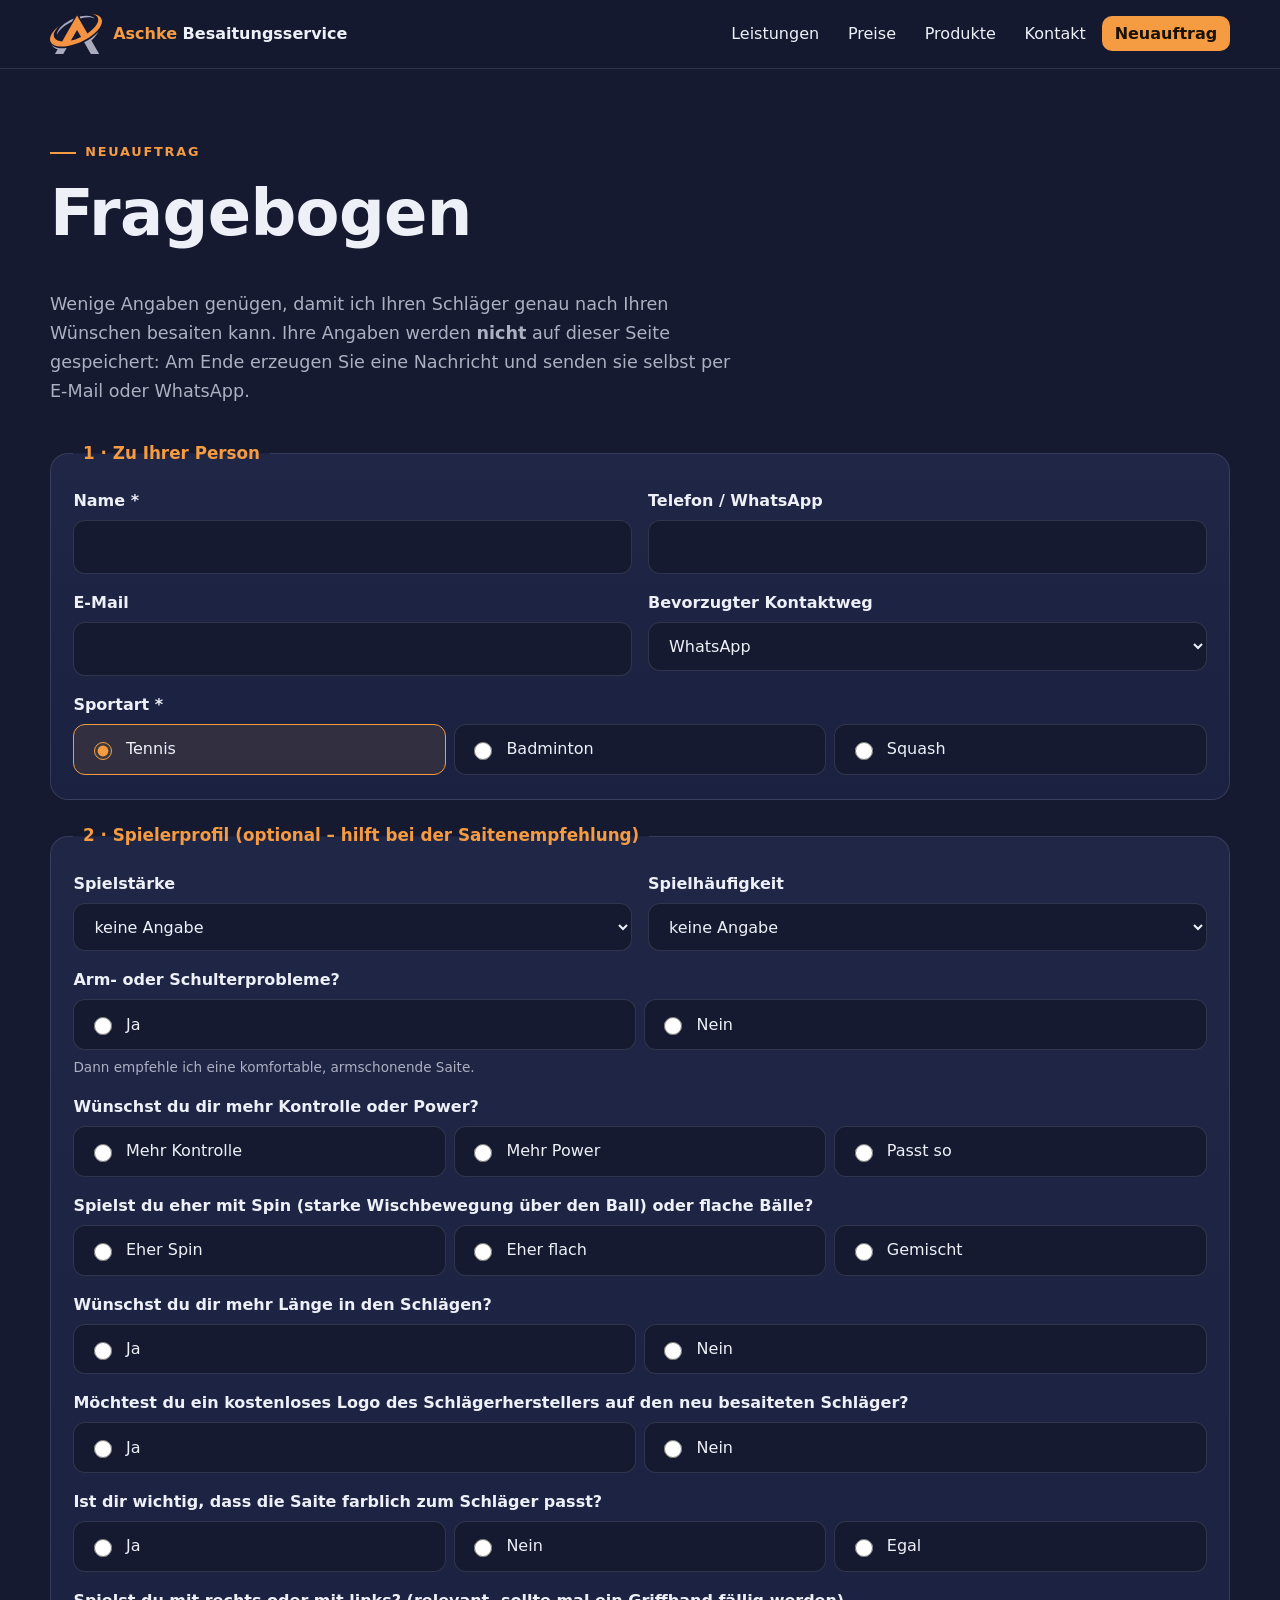
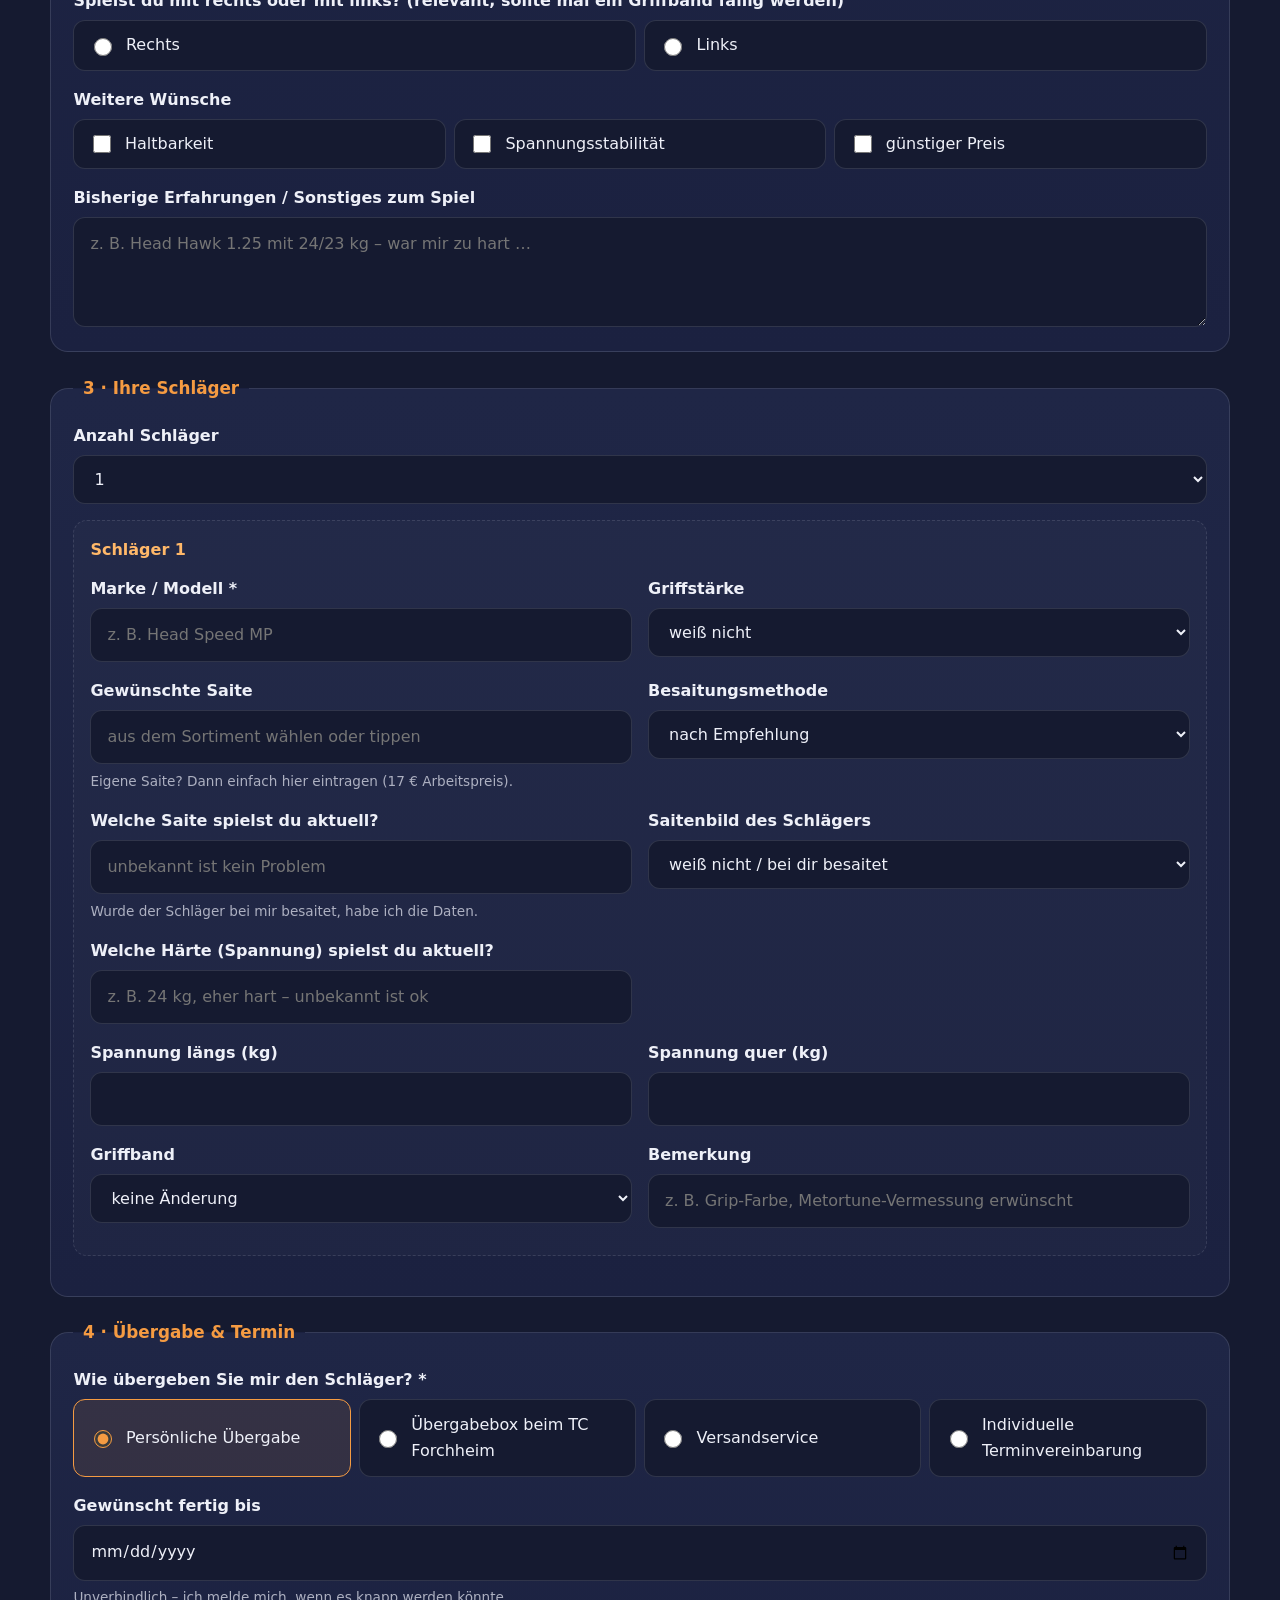
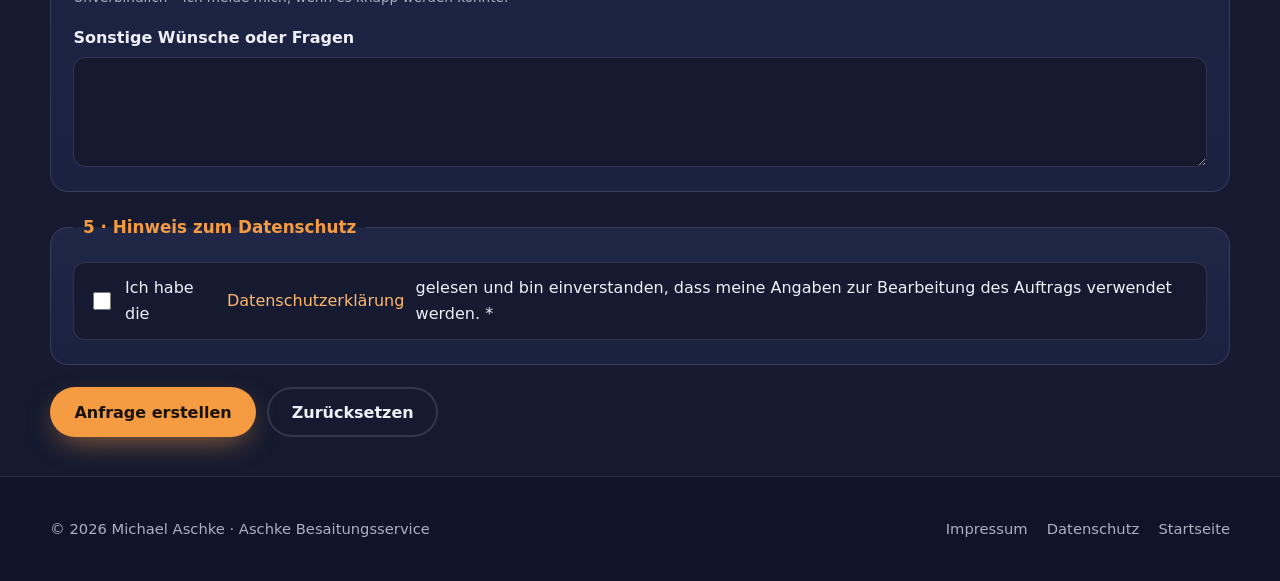
==== anfrage.html @ 4af076a0 "Ausverkauftes ausblenden, einheitliche Kachelbilder, Strukturbilder, ERSA/Logo, Fragebogen erweitert" ====
<!DOCTYPE html>
<html lang="de">
<head>
  <meta charset="utf-8">
  <meta name="viewport" content="width=device-width, initial-scale=1">
  <title>Neuauftrag – Fragebogen | Aschke Besaitungsservice</title>
  <meta name="description" content="Fragebogen für Neuaufträge beim Aschke Besaitungsservice: Schläger, Saite, Spannung und Übergabe in wenigen Minuten angeben.">
  <meta name="theme-color" content="#151a30">
  <link rel="icon" type="image/svg+xml" href="assets/img/site/favicon.svg">
  <link rel="icon" type="image/png" sizes="32x32" href="assets/img/site/favicon-32.png">
  <link rel="apple-touch-icon" href="assets/img/site/icon-192.png">
  <link rel="stylesheet" href="assets/css/styles.css">
</head>
<body>
  <a class="skip" href="#main">Zum Inhalt springen</a>
  <header class="site-header">
    <div class="container nav">
      <a class="brand" href="index.html"><img src="assets/img/site/icon.svg" alt="" width="52" height="40"><span><b>Aschke</b> Besaitungsservice</span></a>
      <button class="burger" id="burger" aria-label="Menü öffnen" aria-expanded="false" aria-controls="menu"><svg viewBox="0 0 24 24" fill="none" stroke="currentColor" stroke-width="2" stroke-linecap="round"><path d="M4 7h16M4 12h16M4 17h16"/></svg></button>
      <ul class="menu" id="menu">
        <li><a href="index.html#leistungen">Leistungen</a></li>
        <li><a href="index.html#preise">Preise</a></li>
        <li><a href="index.html#produkte">Produkte</a></li>
        <li><a href="index.html#kontakt">Kontakt</a></li>
        <li><a class="cta" href="anfrage.html" aria-current="page">Neuauftrag</a></li>
      </ul>
    </div>
  </header>

  <main id="main" class="container">
    <div class="page-head">
      <p class="eyebrow">Neuauftrag</p>
      <h1>Fragebogen</h1>
      <p class="lead">Wenige Angaben genügen, damit ich Ihren Schläger genau nach Ihren Wünschen besaiten kann. Ihre Angaben werden <b>nicht</b> auf dieser Seite gespeichert: Am Ende erzeugen Sie eine Nachricht und senden sie selbst per E-Mail oder WhatsApp.</p>
    </div>

    <form class="questionnaire" id="form" novalidate>
      <fieldset>
        <legend>1 · Zu Ihrer Person</legend>
        <div class="row2">
          <div class="field"><label for="name">Name *</label><input id="name" name="name" type="text" autocomplete="name" required></div>
          <div class="field"><label for="phone">Telefon / WhatsApp</label><input id="phone" name="phone" type="tel" autocomplete="tel"></div>
        </div>
        <div class="row2">
          <div class="field"><label for="email">E-Mail</label><input id="email" name="email" type="email" autocomplete="email"></div>
          <div class="field"><label for="contactWay">Bevorzugter Kontaktweg</label>
            <select id="contactWay" name="contactWay"><option>WhatsApp</option><option>E-Mail</option><option>Telefon</option></select></div>
        </div>
        <div class="field"><span class="lbl">Sportart *</span>
          <div class="choices" role="radiogroup" aria-label="Sportart">
            <label class="choice"><input type="radio" name="sport" value="Tennis" checked> Tennis</label>
            <label class="choice"><input type="radio" name="sport" value="Badminton"> Badminton</label>
            <label class="choice"><input type="radio" name="sport" value="Squash"> Squash</label>
          </div></div>
      </fieldset>

      <fieldset>
        <legend>2 · Spielerprofil (optional – hilft bei der Saitenempfehlung)</legend>
        <div class="row2">
          <div class="field"><label for="level">Spielstärke</label>
            <select id="level" name="level"><option value="">keine Angabe</option><option>Anfänger</option><option>Freizeitspieler</option><option>Clubspieler / Ligaspieler</option><option>Turnierspieler</option></select></div>
          <div class="field"><label for="freq">Spielhäufigkeit</label>
            <select id="freq" name="freq"><option value="">keine Angabe</option><option>weniger als 1× pro Woche</option><option>1–2× pro Woche</option><option>3–4× pro Woche</option><option>öfter</option></select></div>
        </div>
        <div class="field"><span class="lbl">Arm- oder Schulterprobleme?</span><div class="choices"><label class="choice"><input type="radio" name="arm" value="Ja"> Ja</label><label class="choice"><input type="radio" name="arm" value="Nein"> Nein</label></div><span class="hint">Dann empfehle ich eine komfortable, armschonende Saite.</span></div>
        <div class="field"><span class="lbl">Wünschst du dir mehr Kontrolle oder Power?</span><div class="choices"><label class="choice"><input type="radio" name="power" value="Mehr Kontrolle"> Mehr Kontrolle</label><label class="choice"><input type="radio" name="power" value="Mehr Power"> Mehr Power</label><label class="choice"><input type="radio" name="power" value="Passt so"> Passt so</label></div></div>
        <div class="field"><span class="lbl">Spielst du eher mit Spin (starke Wischbewegung über den Ball) oder flache Bälle?</span><div class="choices"><label class="choice"><input type="radio" name="spin" value="Eher Spin"> Eher Spin</label><label class="choice"><input type="radio" name="spin" value="Eher flach"> Eher flach</label><label class="choice"><input type="radio" name="spin" value="Gemischt"> Gemischt</label></div></div>
        <div class="field"><span class="lbl">Wünschst du dir mehr Länge in den Schlägen?</span><div class="choices"><label class="choice"><input type="radio" name="length" value="Ja"> Ja</label><label class="choice"><input type="radio" name="length" value="Nein"> Nein</label></div></div>
        <div class="field"><span class="lbl">Möchtest du ein kostenloses Logo des Schlägerherstellers auf den neu besaiteten Schläger?</span><div class="choices"><label class="choice"><input type="radio" name="logo" value="Ja"> Ja</label><label class="choice"><input type="radio" name="logo" value="Nein"> Nein</label></div></div>
        <div class="field"><span class="lbl">Ist dir wichtig, dass die Saite farblich zum Schläger passt?</span><div class="choices"><label class="choice"><input type="radio" name="colormatch" value="Ja"> Ja</label><label class="choice"><input type="radio" name="colormatch" value="Nein"> Nein</label><label class="choice"><input type="radio" name="colormatch" value="Egal"> Egal</label></div></div>
        <div class="field"><span class="lbl">Spielst du mit rechts oder mit links? (relevant, sollte mal ein Griffband fällig werden)</span><div class="choices"><label class="choice"><input type="radio" name="hand" value="Rechts"> Rechts</label><label class="choice"><input type="radio" name="hand" value="Links"> Links</label></div></div>
        <div class="field"><span class="lbl">Weitere Wünsche</span>
          <div class="choices">
            <label class="choice"><input type="checkbox" name="wants" value="Haltbarkeit"> Haltbarkeit</label>
            <label class="choice"><input type="checkbox" name="wants" value="Spannungsstabilität"> Spannungsstabilität</label>
            <label class="choice"><input type="checkbox" name="wants" value="Preis"> günstiger Preis</label>
          </div></div>
        <div class="field"><label for="bisher">Bisherige Erfahrungen / Sonstiges zum Spiel</label><textarea id="bisher" name="bisher" placeholder="z.&nbsp;B. Head Hawk 1.25 mit 24/23 kg – war mir zu hart …"></textarea></div>
      </fieldset>

      <fieldset>
        <legend>3 · Ihre Schläger</legend>
        <div class="field"><label for="count">Anzahl Schläger</label>
          <select id="count" name="count"><option>1</option><option>2</option><option>3</option><option>4</option><option>5</option><option>6</option></select></div>
        <div id="rackets"></div>
        <datalist id="stringList"></datalist>
      </fieldset>

      <fieldset>
        <legend>4 · Übergabe &amp; Termin</legend>
        <div class="field"><span class="lbl">Wie übergeben Sie mir den Schläger? *</span>
          <div class="choices" id="handoverChoices" role="radiogroup" aria-label="Übergabe"></div></div>
        <div class="field"><label for="until">Gewünscht fertig bis</label><input id="until" name="until" type="date"><span class="hint">Unverbindlich – ich melde mich, wenn es knapp werden könnte.</span></div>
        <div class="field"><label for="notes">Sonstige Wünsche oder Fragen</label><textarea id="notes" name="notes"></textarea></div>
      </fieldset>

      <fieldset>
        <legend>5 · Hinweis zum Datenschutz</legend>
        <label class="choice"><input type="checkbox" id="privacy" required> Ich habe die <a href="datenschutz.html" target="_blank">Datenschutzerklärung</a> gelesen und bin einverstanden, dass meine Angaben zur Bearbeitung des Auftrags verwendet werden. *</label>
      </fieldset>

      <div class="actions">
        <button class="btn primary" type="submit">Anfrage erstellen</button>
        <button class="btn ghost" type="reset" id="reset">Zurücksetzen</button>
      </div>
      <p class="hint" id="error" role="alert" style="color:var(--bad)"></p>
    </form>

    <section class="result card" id="result" aria-live="polite" style="margin:2rem 0 4rem">
      <h2 style="font-size:1.5rem">Ihre Anfrage ist bereit</h2>
      <p>Bitte prüfen und dann senden – erst dann gelangen Ihre Angaben zu mir.</p>
      <pre id="preview"></pre>
      <div class="actions">
        <a class="btn primary" id="sendWa" href="#" target="_blank" rel="noopener">Per WhatsApp senden</a>
        <a class="btn ghost" id="sendMail" href="#">Per E-Mail senden</a>
        <button class="btn ghost" type="button" id="copy">Text kopieren</button>
      </div>
    </section>
  </main>

  <footer class="site-footer">
    <div class="container foot-grid">
      <div>© <span id="year">2026</span> Michael Aschke · Aschke Besaitungsservice</div>
      <nav class="foot-links" aria-label="Rechtliches"><a href="impressum.html">Impressum</a><a href="datenschutz.html">Datenschutz</a><a href="index.html">Startseite</a></nav>
    </div>
  </footer>

  <script src="data/data.js"></script>

  <script src="assets/js/app.js" defer></script>
  <script src="assets/js/questionnaire.js" defer></script>
</body>
</html>
---- assets/css/styles.css ----
:root {
  --bg: #151a30;
  --bg-2: #1b2140;
  --surface: #1f2646;
  --surface-2: #262e55;
  --line: rgba(173, 176, 193, .18);
  --text: #eef0f8;
  --muted: #adb0c1;
  --accent: #f59b42;
  --accent-2: #ffb869;
  --ok: #4fd18b;
  --bad: #ff7a7a;
  --radius: 18px;
  --shadow: 0 18px 50px -20px rgba(0, 0, 0, .6);
  --max: 1180px;
  font-size: 16px;
}
* { box-sizing: border-box; }
html { scroll-behavior: smooth; scroll-padding-top: 84px; }
body {
  margin: 0; background: var(--bg); color: var(--text);
  font: 400 1rem/1.65 Inter, system-ui, -apple-system, "Segoe UI", Roboto, "Helvetica Neue", Arial, sans-serif;
  -webkit-font-smoothing: antialiased; text-rendering: optimizeLegibility;
}
img { max-width: 100%; display: block; }
a { color: var(--accent-2); text-decoration: none; }
a:hover { text-decoration: underline; }
h1, h2, h3 { line-height: 1.2; letter-spacing: -.01em; margin: 0 0 .6em; }
h1 { font-size: clamp(2.2rem, 6vw, 4rem); }
h2 { font-size: clamp(1.7rem, 4vw, 2.5rem); }
h3 { font-size: 1.2rem; }
p { margin: 0 0 1em; }
.container { width: min(100% - 2rem, var(--max)); margin-inline: auto; }
.section { padding: clamp(3.5rem, 8vw, 6.5rem) 0; }
.section.alt { background: linear-gradient(180deg, var(--bg-2), var(--bg)); }
.eyebrow { color: var(--accent); font-weight: 700; letter-spacing: .14em; text-transform: uppercase; font-size: .8rem; margin-bottom: .8rem; }
.lead { color: var(--muted); font-size: 1.1rem; max-width: 62ch; }
.sr-only { position: absolute; width: 1px; height: 1px; overflow: hidden; clip: rect(0 0 0 0); white-space: nowrap; }
:focus-visible { outline: 3px solid var(--accent); outline-offset: 3px; border-radius: 6px; }
.skip { position: absolute; left: -999px; top: 0; background: var(--accent); color: #111; padding: .6rem 1rem; z-index: 100; }
.skip:focus { left: 0; }

/* Header */
.site-header { position: sticky; top: 0; z-index: 50; backdrop-filter: blur(14px); background: rgba(21, 26, 48, .82); border-bottom: 1px solid var(--line); }
.nav { display: flex; align-items: center; justify-content: space-between; min-height: 68px; gap: 1rem; }
.brand { display: flex; align-items: center; gap: .7rem; color: var(--text); font-weight: 700; }
.brand:hover { text-decoration: none; }
.brand img { width: 52px; height: 40px; }
.brand span b { color: var(--accent); font-weight: 700; }
.menu { display: none; list-style: none; margin: 0; padding: 0; }
.menu a { color: var(--text); padding: .5rem .8rem; border-radius: 10px; font-weight: 500; }
.menu a:hover { background: var(--surface); text-decoration: none; }
.menu a.cta { background: var(--accent); color: #1a1205; font-weight: 700; }
.menu a.cta:hover { background: var(--accent-2); }
.burger { background: none; border: 1px solid var(--line); color: var(--text); width: 46px; height: 46px; border-radius: 12px; cursor: pointer; display: grid; place-items: center; }
.burger svg { width: 24px; height: 24px; }
.menu.open { display: flex; flex-direction: column; position: absolute; left: 0; right: 0; top: 68px; background: var(--bg-2); padding: 1rem; border-bottom: 1px solid var(--line); gap: .25rem; }
@media (min-width: 900px) {
  .burger { display: none; }
  .menu { display: flex; gap: .2rem; align-items: center; }
}

/* Buttons */
.btn { display: inline-flex; align-items: center; justify-content: center; gap: .55rem; padding: .85rem 1.4rem; border-radius: 999px; font-weight: 700; border: 2px solid transparent; cursor: pointer; font-size: 1rem; font-family: inherit; transition: transform .15s, background .2s, box-shadow .2s; min-height: 48px; }
.btn:hover { text-decoration: none; transform: translateY(-2px); }
.btn.primary { background: var(--accent); color: #1a1205; box-shadow: 0 10px 30px -10px rgba(245, 155, 66, .7); }
.btn.primary:hover { background: var(--accent-2); }
.btn.ghost { border-color: var(--line); color: var(--text); background: transparent; }
.btn.ghost:hover { border-color: var(--accent); }
.btn svg { width: 20px; height: 20px; }

/* Hero */
.hero { position: relative; overflow: hidden; padding: clamp(3rem, 9vw, 7rem) 0 clamp(3rem, 7vw, 5rem); }
.hero::before { content: ""; position: absolute; inset: 0; background:
  radial-gradient(60% 60% at 85% 20%, rgba(245, 155, 66, .22), transparent 70%),
  radial-gradient(50% 50% at 0% 100%, rgba(173, 176, 193, .12), transparent 70%); pointer-events: none; }
.hero-grid { position: relative; display: grid; gap: 2.5rem; align-items: center; }
.hero h1 em { font-style: normal; color: var(--accent); }
.hero-cta { display: flex; flex-wrap: wrap; gap: .8rem; margin: 1.6rem 0 2rem; }
.badges { display: flex; flex-wrap: wrap; gap: .6rem; padding: 0; list-style: none; margin: 0; }
.badges li { border: 1px solid var(--line); background: rgba(255, 255, 255, .03); padding: .4rem .9rem; border-radius: 999px; font-size: .9rem; color: var(--muted); }
.hero-media { position: relative; }
.hero-media img.photo { border-radius: var(--radius); box-shadow: var(--shadow); width: 100%; aspect-ratio: 4/3; object-fit: cover; border: 1px solid var(--line); }
.hero-media::after { content: ""; position: absolute; inset: 0; border-radius: var(--radius); background: linear-gradient(135deg, rgba(21, 26, 48, .86), rgba(21, 26, 48, .55)); }
.hero-media .logo-card { position: absolute; z-index: 1; left: 50%; top: 50%; transform: translate(-50%, -50%); width: min(70%, 340px); border-radius: 12px; }
@media (min-width: 900px) { .hero-grid { grid-template-columns: 1.05fr .95fr; } }

/* Karten & Raster */
.grid { display: grid; gap: 1.2rem; }
.grid.cols-2 { grid-template-columns: repeat(auto-fit, minmax(min(100%, 340px), 1fr)); }
.grid.cols-3 { grid-template-columns: repeat(auto-fit, minmax(min(100%, 260px), 1fr)); }
.grid.cols-4 { grid-template-columns: repeat(auto-fit, minmax(min(100%, 220px), 1fr)); }
.card { background: linear-gradient(180deg, var(--surface), var(--bg-2)); border: 1px solid var(--line); border-radius: var(--radius); padding: 1.5rem; }
.card h3 { margin-bottom: .4rem; }
.card p:last-child { margin-bottom: 0; }
.card .icon { width: 48px; height: 48px; border-radius: 14px; background: rgba(245, 155, 66, .14); color: var(--accent); display: grid; place-items: center; margin-bottom: 1rem; }
.card .icon svg { width: 26px; height: 26px; }
.split { display: grid; gap: 2rem; align-items: center; }
.split img { border-radius: var(--radius); border: 1px solid var(--line); box-shadow: var(--shadow); width: 100%; }
@media (min-width: 900px) { .split { grid-template-columns: 1fr 1fr; } .split.rev > :first-child { order: 2; } }
.steps { counter-reset: step; display: grid; gap: 1.6rem 1.2rem; grid-template-columns: repeat(auto-fit, minmax(min(100%, 240px), 1fr)); padding: 0; list-style: none; margin-top: 2rem; }
.steps li { counter-increment: step; position: relative; padding: 1.6rem 1.4rem 1.4rem; background: var(--surface); border: 1px solid var(--line); border-radius: var(--radius); }
.steps li::before { content: counter(step); position: absolute; top: -16px; left: 1.2rem; width: 36px; height: 36px; background: var(--accent); color: #1a1205; border-radius: 50%; display: grid; place-items: center; font-weight: 800; }
.checks { list-style: none; padding: 0; margin: 0 0 1em; display: grid; gap: .5rem; }
.checks li { padding-left: 1.8rem; position: relative; }
.checks li::before { content: ""; position: absolute; left: 0; top: .45em; width: 1rem; height: 1rem; border-radius: 50%; background: var(--accent) url("data:image/svg+xml,%3Csvg xmlns='http://www.w3.org/2000/svg' viewBox='0 0 24 24' fill='none' stroke='%231a1205' stroke-width='4'%3E%3Cpath d='M5 12l5 5 9-10'/%3E%3C/svg%3E") center/70% no-repeat; }
.gallery { display: grid; grid-template-columns: repeat(2, 1fr); gap: .8rem; margin-top: 2rem; }
.gallery img { border-radius: 14px; aspect-ratio: 16/10; object-fit: cover; width: 100%; border: 1px solid var(--line); }
@media (min-width: 700px) { .gallery { grid-template-columns: repeat(4, 1fr); } }
.ersa { background: #fff; border-radius: 14px; padding: .8rem; max-width: 300px; }
.brands { display: flex; flex-wrap: wrap; gap: .5rem; padding: 0; list-style: none; margin: 1rem 0 0; }
.brands button { padding: .35rem .85rem; border: 1px solid var(--line); border-radius: 999px; font: inherit; font-size: .9rem; background: var(--surface); color: var(--text); cursor: pointer; }
.brands button:hover { border-color: var(--accent); }

/* Preise */
.price-list { display: grid; gap: .8rem; }
.price-row { display: flex; justify-content: space-between; gap: 1rem; align-items: baseline; padding: 1rem 1.2rem; background: var(--surface); border: 1px solid var(--line); border-radius: 14px; }
.price-row small { display: block; color: var(--muted); }
.price-row strong { color: var(--accent-2); text-align: right; }
.note { border-left: 4px solid var(--accent); background: rgba(245, 155, 66, .08); padding: 1rem 1.2rem; border-radius: 0 14px 14px 0; color: var(--text); margin: 1rem 0; }
table.kulanz { width: 100%; border-collapse: collapse; margin: 1rem 0; }
table.kulanz td, table.kulanz th { padding: .8rem; border-bottom: 1px solid var(--line); text-align: left; vertical-align: top; }
table.kulanz th { color: var(--accent); font-size: .85rem; text-transform: uppercase; letter-spacing: .08em; }

/* Produkte */
.toolbar { display: grid; grid-template-columns: minmax(0, 1fr); gap: .8rem; margin: 1.5rem 0; }
.search { width: 100%; padding: .9rem 1.1rem; border-radius: 14px; border: 1px solid var(--line); background: var(--surface); color: var(--text); font: inherit; min-height: 50px; }
.search::placeholder { color: var(--muted); }
.chips { display: flex; gap: .5rem; overflow-x: auto; padding-bottom: .3rem; scrollbar-width: thin; }
.chip { flex: none; border: 1px solid var(--line); background: var(--surface); color: var(--text); padding: .5rem 1rem; border-radius: 999px; cursor: pointer; font: inherit; font-size: .92rem; min-height: 40px; }
.chip[aria-pressed="true"] { background: var(--accent); color: #1a1205; border-color: var(--accent); font-weight: 700; }
.chip.small { font-size: .82rem; padding: .3rem .75rem; min-height: 34px; }
.filters { display: flex; flex-wrap: wrap; gap: .6rem; align-items: center; color: var(--muted); font-size: .9rem; }
.filters label { display: inline-flex; gap: .4rem; align-items: center; cursor: pointer; }
.filters input[type=checkbox] { accent-color: var(--accent); width: 18px; height: 18px; }
.filters select { background: var(--surface); color: var(--text); border: 1px solid var(--line); border-radius: 10px; padding: .45rem .6rem; font: inherit; min-height: 40px; }
.cat-block { margin-top: 2.5rem; }
.cat-block h3 { font-size: 1.5rem; margin-bottom: .2rem; }
.cat-block .sub { color: var(--muted); margin-bottom: 1rem; }
.products { display: grid; gap: 1rem; grid-template-columns: repeat(auto-fill, minmax(min(100%, 230px), 1fr)); }
.product { display: flex; flex-direction: column; background: linear-gradient(180deg, var(--surface), var(--bg-2)); border: 1px solid var(--line); border-radius: var(--radius); overflow: hidden; transition: transform .2s, border-color .2s; }
.product:hover { transform: translateY(-4px); border-color: rgba(245, 155, 66, .5); }
.product .pic { height: var(--pic-h, 240px); background: radial-gradient(circle at 50% 40%, #33406e, #1b2140 75%); display: grid; place-items: center; padding: .8rem; position: relative; }
.product .pic img { width: 100%; height: 100%; object-fit: contain; filter: drop-shadow(0 10px 14px rgba(0, 0, 0, .45)); }
.product .pic .ph { color: var(--muted); font-size: 2.4rem; opacity: .4; }
.product .body { padding: 1rem 1.1rem 1.2rem; display: flex; flex-direction: column; gap: .5rem; flex: 1; }
.product .brand-l { color: var(--accent); font-size: .75rem; font-weight: 700; letter-spacing: .1em; text-transform: uppercase; }
.product h4 { margin: 0; font-size: 1rem; line-height: 1.3; }
.product .meta { color: var(--muted); font-size: .85rem; }
.product .tags { display: flex; flex-wrap: wrap; gap: .3rem; }
.product .tag { font-size: .72rem; padding: .15rem .55rem; border-radius: 999px; background: rgba(173, 176, 193, .12); color: var(--muted); }
.product .foot { margin-top: auto; display: flex; justify-content: space-between; align-items: center; gap: .5rem; padding-top: .4rem; }
.product .price { font-size: 1.35rem; font-weight: 800; color: var(--accent-2); }
.stock { font-size: .78rem; font-weight: 700; padding: .2rem .6rem; border-radius: 999px; }
.stock.ok { background: rgba(79, 209, 139, .15); color: var(--ok); }
.stock.low { background: rgba(245, 155, 66, .18); color: var(--accent-2); }
.stock.out { background: rgba(255, 122, 122, .15); color: var(--bad); }
.product.soldout .pic img { opacity: .45; filter: grayscale(.8); }
.empty { text-align: center; color: var(--muted); padding: 3rem 1rem; }
.count { color: var(--muted); font-size: .9rem; }

/* Kontakt */
.contact-grid { display: grid; gap: 1rem; grid-template-columns: repeat(auto-fit, minmax(min(100%, 220px), 1fr)); margin-top: 1.5rem; }
.contact-card { display: flex; gap: .9rem; align-items: center; padding: 1.1rem 1.2rem; background: var(--surface); border: 1px solid var(--line); border-radius: 16px; color: var(--text); }
.contact-card:hover { border-color: var(--accent); text-decoration: none; }
.contact-card svg { width: 28px; height: 28px; color: var(--accent); flex: none; }
.contact-card small { display: block; color: var(--muted); }

/* Footer */
.site-footer { border-top: 1px solid var(--line); padding: 2.5rem 0; color: var(--muted); font-size: .92rem; background: #10142a; }
.foot-grid { display: flex; flex-wrap: wrap; gap: 1.5rem; justify-content: space-between; align-items: center; }
.foot-links { display: flex; gap: 1.2rem; flex-wrap: wrap; }
.foot-links a { color: var(--muted); }

/* Formular */
.page-head { padding: clamp(2.5rem, 6vw, 4.5rem) 0 1rem; }
form.questionnaire { display: grid; gap: 1.4rem; }
fieldset { border: 1px solid var(--line); border-radius: var(--radius); padding: 1.3rem 1.4rem 1.5rem; margin: 0; background: linear-gradient(180deg, var(--surface), var(--bg-2)); min-width: 0; }
legend { font-weight: 700; color: var(--accent); padding: 0 .6rem; font-size: 1.05rem; }
.field { display: grid; gap: .35rem; margin-bottom: 1rem; }
.field:last-child { margin-bottom: 0; }
.field > label, .field > .lbl { font-weight: 600; }
.field .hint { color: var(--muted); font-size: .85rem; }
input[type=text], input[type=email], input[type=tel], input[type=number], input[type=date], select, textarea { width: 100%; padding: .8rem 1rem; border-radius: 12px; border: 1px solid var(--line); background: var(--bg); color: var(--text); font: inherit; min-height: 48px; }
textarea { min-height: 110px; resize: vertical; }
.row2 { align-items: start; display: grid; gap: 1rem; grid-template-columns: repeat(auto-fit, minmax(min(100%, 240px), 1fr)); }
.choices { display: grid; gap: .5rem; grid-template-columns: repeat(auto-fit, minmax(min(100%, 230px), 1fr)); }
.choice { display: flex; gap: .7rem; align-items: center; padding: .7rem .9rem; border: 1px solid var(--line); border-radius: 12px; cursor: pointer; background: var(--bg); min-height: 48px; }
.choice:has(input:checked) { border-color: var(--accent); background: rgba(245, 155, 66, .1); }
.choice input { accent-color: var(--accent); width: 18px; height: 18px; flex: none; }
.racket { border: 1px dashed var(--line); border-radius: 14px; padding: 1rem; margin-bottom: 1rem; background: rgba(255, 255, 255, .02); }
.racket h4 { margin: 0 0 .8rem; color: var(--accent-2); }
.result { display: none; }
.result.show { display: block; }
.result pre { white-space: pre-wrap; word-break: break-word; background: var(--bg); border: 1px solid var(--line); border-radius: 14px; padding: 1rem; font: .92rem/1.5 ui-monospace, Menlo, Consolas, monospace; max-height: 420px; overflow: auto; }
.actions { display: flex; flex-wrap: wrap; gap: .7rem; }
.hp { position: absolute; left: -9999px; }

/* Rechtstexte */
.legal h2 { margin-top: 2rem; font-size: 1.5rem; }
.legal h3 { margin-top: 1.4rem; font-size: 1.15rem; }
.legal h4 { margin-top: 1rem; }
.legal { color: #d5d8e6; }

/* Reveal */
.js .reveal { opacity: 0; transform: translateY(18px); transition: opacity .6s, transform .6s; }
.js .reveal.in { opacity: 1; transform: none; }
@media (prefers-reduced-motion: reduce) {
  html { scroll-behavior: auto; }
  .js .reveal { opacity: 1; transform: none; transition: none; }
  .btn:hover, .product:hover { transform: none; }
}
@media print {
  .site-header, .toolbar, .site-footer, .burger { display: none; }
  body { background: #fff; color: #000; }
}
.split img.ersa { width: min(100%, 420px); height: auto; margin-top: 1rem; box-shadow: none; padding: .8rem; max-width: none; }

/* Logo-Elemente im Design */
.hero::after { content: ""; position: absolute; right: -6%; top: 50%; width: min(70vw, 720px); aspect-ratio: 215 / 165; transform: translateY(-50%); background: url(../img/site/icon.svg) center / contain no-repeat; opacity: .045; pointer-events: none; }
.hero-media .logo-card { border-radius: 0; width: min(78%, 380px); height: auto; }
.section.alt { position: relative; }
.eyebrow::before { content: ""; display: inline-block; width: 1.6rem; height: 2px; background: var(--accent); vertical-align: middle; margin-right: .6rem; }

/* Produktmerkmale */
.product .props { display: flex; flex-wrap: wrap; gap: .35rem; }
.chip-info { display: inline-flex; align-items: center; gap: .4rem; font-size: .78rem; padding: .18rem .6rem; border-radius: 999px; border: 1px solid var(--line); color: var(--text); background: rgba(255, 255, 255, .03); }
.swatch { width: 14px; height: 14px; border-radius: 50%; border: 1px solid rgba(255, 255, 255, .45); flex: none; }
.chip-info.shape svg { width: 16px; height: 16px; flex: none; fill: none; stroke: var(--accent); stroke-width: 1.6; }
.structure { margin: 0; display: flex; align-items: center; gap: .6rem; }
.structure img { width: 110px; height: 64px; object-fit: contain; background: #fff; border-radius: 8px; padding: 2px; }
.structure figcaption { color: var(--muted); font-size: .75rem; }
.cat-block h4.subcat { margin: 1.8rem 0 .9rem; font-size: 1.05rem; color: var(--accent); letter-spacing: .04em; display: flex; align-items: center; gap: .6rem; }
.cat-block h4.subcat::after { content: ""; flex: 1; height: 1px; background: var(--line); }
.cat-block h4.subcat span { order: 2; color: var(--muted); font-size: .8rem; font-weight: 400; }
.cat-block h4.subcat::after { order: 1; }

/* Einheitliche Bildhöhe pro Kategorie */
.product[data-cat="saitenrollen-tennis"], .product[data-cat="saitenrollen-badminton"], .product[data-cat="saiten-squash"] { --pic-h: 240px; }
.product[data-cat="saitensets"] { --pic-h: 240px; }
.product[data-cat="griffbaender"], .product[data-cat="daempfer"], .product[data-cat="saitenschoner"] { --pic-h: 170px; }
.product[data-cat="testschlaeger"], .product[data-cat="tennisbaelle"] { --pic-h: 200px; }
.product .pic img { height: 100%; }
.product .pic { box-sizing: border-box; overflow: hidden; }
.product .pic img { max-height: 100%; min-height: 0; }
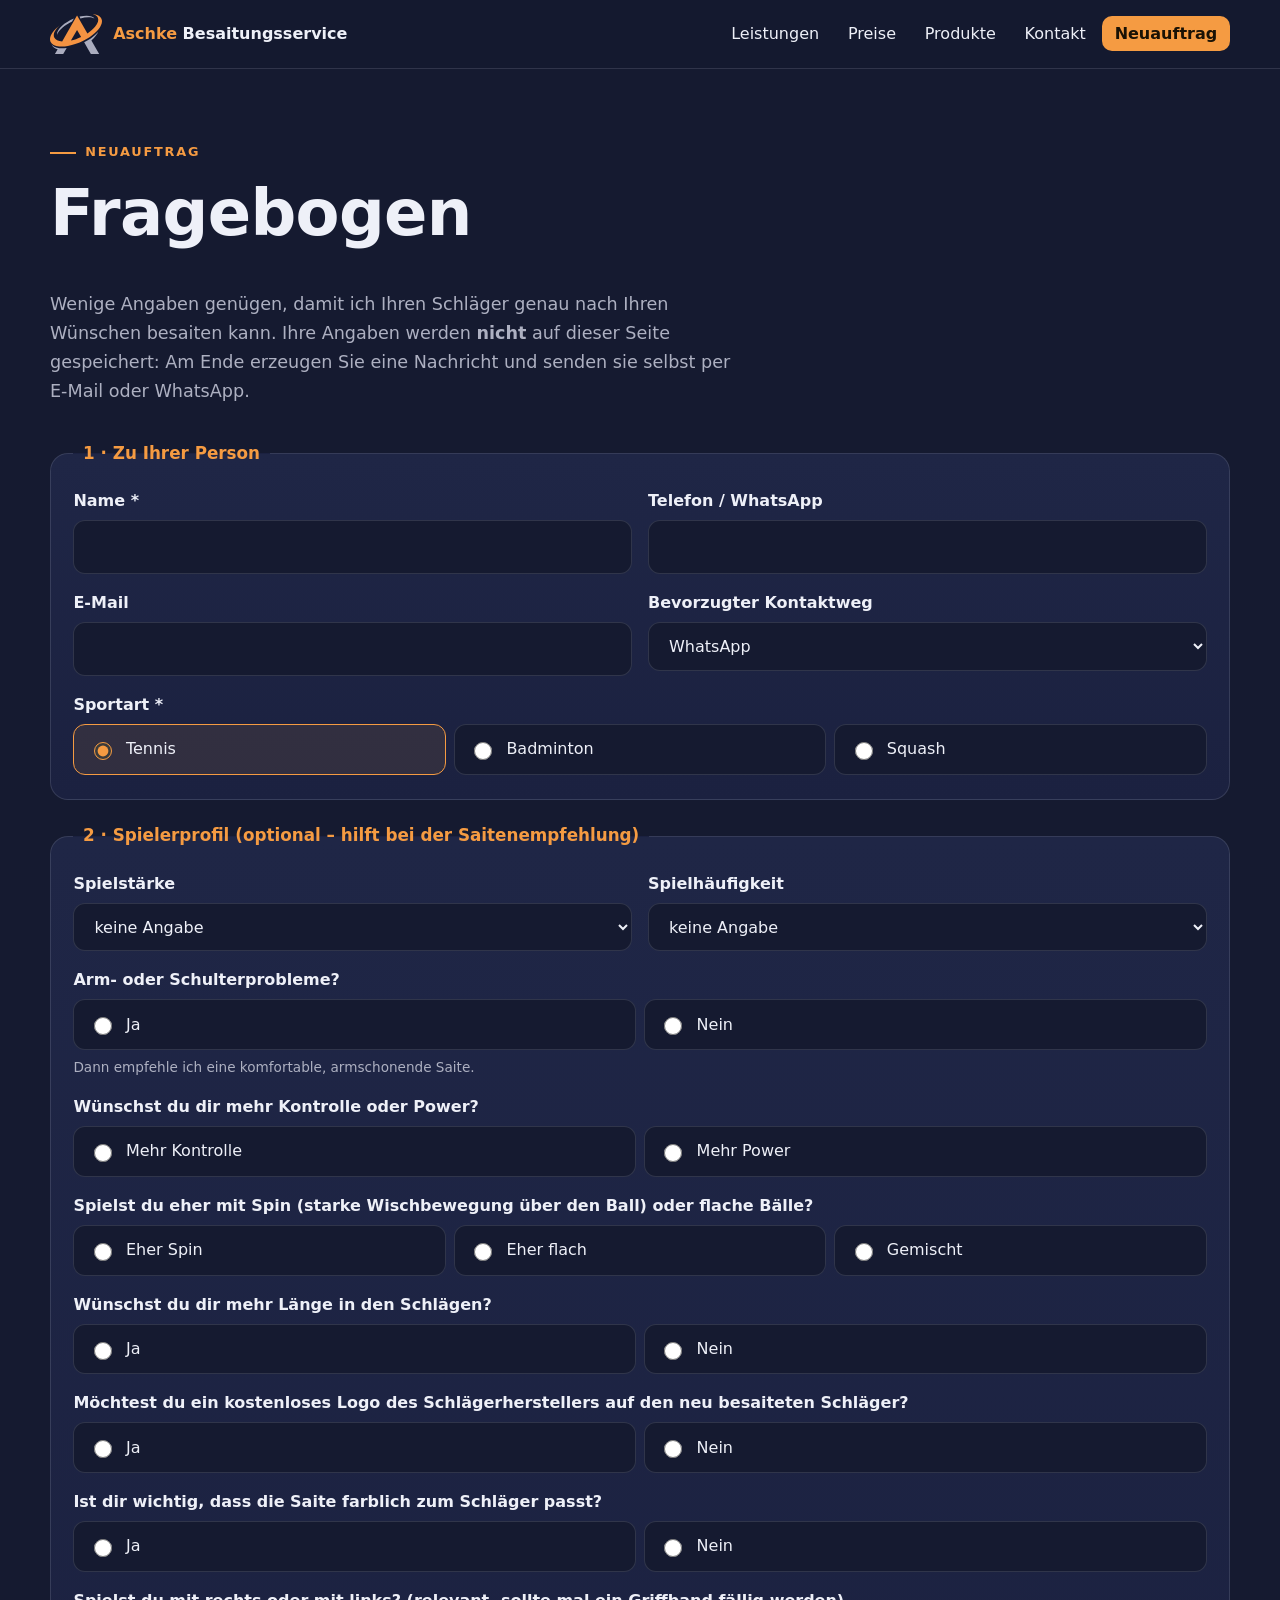
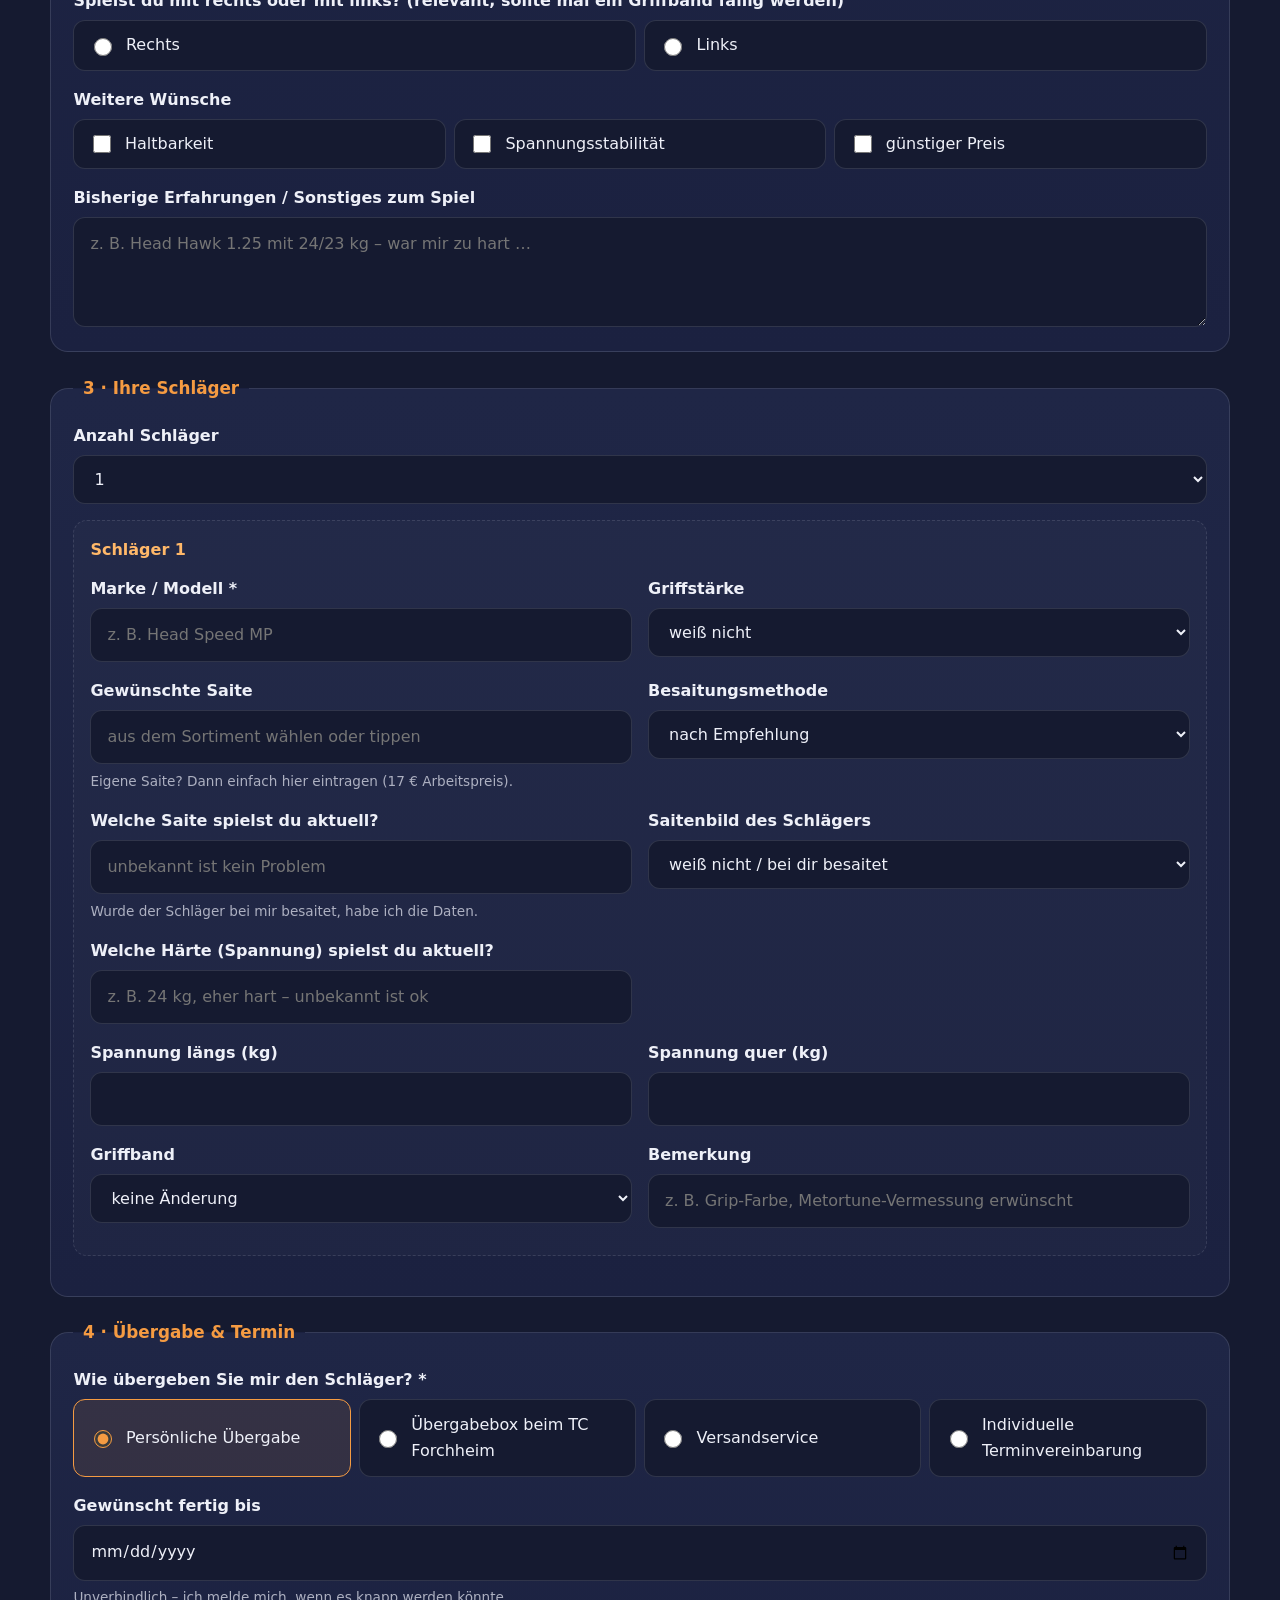
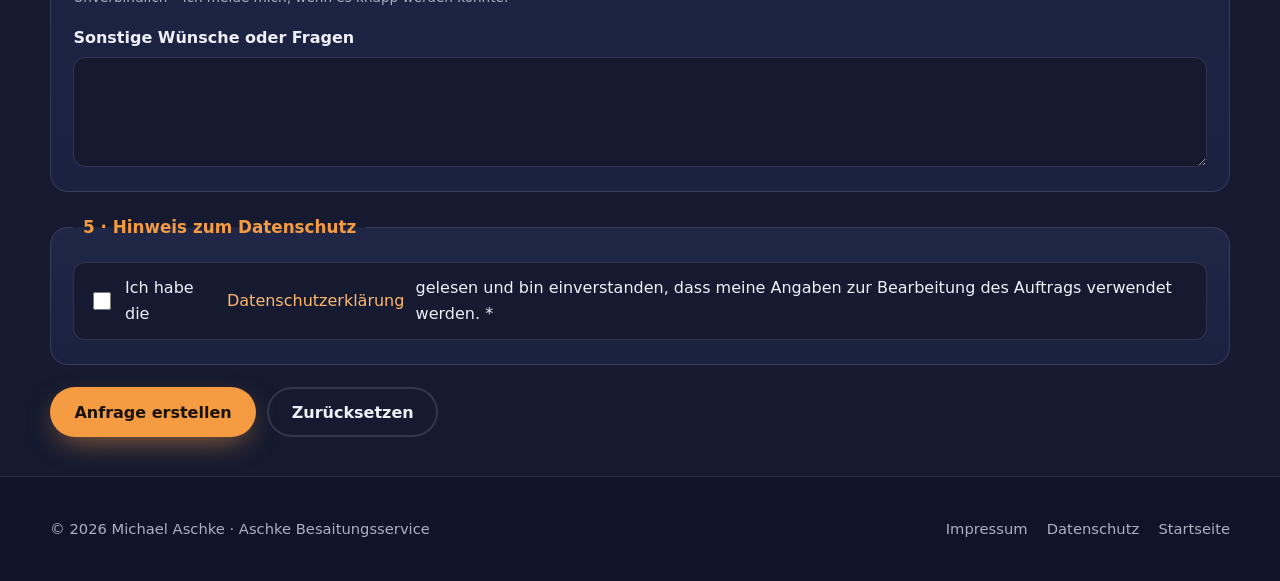
==== commit d310028a: "Fragebogen: nur zwei Optionen bei Power/Kontrolle und Farbwahl Co-authored-by: Copilot <223556219+Co" ====
--- a/anfrage.html
+++ b/anfrage.html
@@ -63,11 +63,11 @@
             <select id="freq" name="freq"><option value="">keine Angabe</option><option>weniger als 1× pro Woche</option><option>1–2× pro Woche</option><option>3–4× pro Woche</option><option>öfter</option></select></div>
         </div>
         <div class="field"><span class="lbl">Arm- oder Schulterprobleme?</span><div class="choices"><label class="choice"><input type="radio" name="arm" value="Ja"> Ja</label><label class="choice"><input type="radio" name="arm" value="Nein"> Nein</label></div><span class="hint">Dann empfehle ich eine komfortable, armschonende Saite.</span></div>
-        <div class="field"><span class="lbl">Wünschst du dir mehr Kontrolle oder Power?</span><div class="choices"><label class="choice"><input type="radio" name="power" value="Mehr Kontrolle"> Mehr Kontrolle</label><label class="choice"><input type="radio" name="power" value="Mehr Power"> Mehr Power</label><label class="choice"><input type="radio" name="power" value="Passt so"> Passt so</label></div></div>
+        <div class="field"><span class="lbl">Wünschst du dir mehr Kontrolle oder Power?</span><div class="choices"><label class="choice"><input type="radio" name="power" value="Mehr Kontrolle"> Mehr Kontrolle</label><label class="choice"><input type="radio" name="power" value="Mehr Power"> Mehr Power</label></div></div>
         <div class="field"><span class="lbl">Spielst du eher mit Spin (starke Wischbewegung über den Ball) oder flache Bälle?</span><div class="choices"><label class="choice"><input type="radio" name="spin" value="Eher Spin"> Eher Spin</label><label class="choice"><input type="radio" name="spin" value="Eher flach"> Eher flach</label><label class="choice"><input type="radio" name="spin" value="Gemischt"> Gemischt</label></div></div>
         <div class="field"><span class="lbl">Wünschst du dir mehr Länge in den Schlägen?</span><div class="choices"><label class="choice"><input type="radio" name="length" value="Ja"> Ja</label><label class="choice"><input type="radio" name="length" value="Nein"> Nein</label></div></div>
         <div class="field"><span class="lbl">Möchtest du ein kostenloses Logo des Schlägerherstellers auf den neu besaiteten Schläger?</span><div class="choices"><label class="choice"><input type="radio" name="logo" value="Ja"> Ja</label><label class="choice"><input type="radio" name="logo" value="Nein"> Nein</label></div></div>
-        <div class="field"><span class="lbl">Ist dir wichtig, dass die Saite farblich zum Schläger passt?</span><div class="choices"><label class="choice"><input type="radio" name="colormatch" value="Ja"> Ja</label><label class="choice"><input type="radio" name="colormatch" value="Nein"> Nein</label><label class="choice"><input type="radio" name="colormatch" value="Egal"> Egal</label></div></div>
+        <div class="field"><span class="lbl">Ist dir wichtig, dass die Saite farblich zum Schläger passt?</span><div class="choices"><label class="choice"><input type="radio" name="colormatch" value="Ja"> Ja</label><label class="choice"><input type="radio" name="colormatch" value="Nein"> Nein</label></div></div>
         <div class="field"><span class="lbl">Spielst du mit rechts oder mit links? (relevant, sollte mal ein Griffband fällig werden)</span><div class="choices"><label class="choice"><input type="radio" name="hand" value="Rechts"> Rechts</label><label class="choice"><input type="radio" name="hand" value="Links"> Links</label></div></div>
         <div class="field"><span class="lbl">Weitere Wünsche</span>
           <div class="choices">
--- a/assets/css/styles.css
+++ b/assets/css/styles.css
@@ -214,7 +214,7 @@
   .site-header, .toolbar, .site-footer, .burger { display: none; }
   body { background: #fff; color: #000; }
 }
-.split img.ersa { width: min(100%, 420px); height: auto; margin-top: 1rem; box-shadow: none; padding: .8rem; max-width: none; }
+.split img.ersa { width: min(100%, 460px); height: auto; margin-top: 1rem; box-shadow: none; padding: 1rem; max-width: none; }
 
 /* Logo-Elemente im Design */
 .hero::after { content: ""; position: absolute; right: -6%; top: 50%; width: min(70vw, 720px); aspect-ratio: 215 / 165; transform: translateY(-50%); background: url(../img/site/icon.svg) center / contain no-repeat; opacity: .045; pointer-events: none; }
@@ -226,7 +226,8 @@
 .product .props { display: flex; flex-wrap: wrap; gap: .35rem; }
 .chip-info { display: inline-flex; align-items: center; gap: .4rem; font-size: .78rem; padding: .18rem .6rem; border-radius: 999px; border: 1px solid var(--line); color: var(--text); background: rgba(255, 255, 255, .03); }
 .swatch { width: 14px; height: 14px; border-radius: 50%; border: 1px solid rgba(255, 255, 255, .45); flex: none; }
-.chip-info.shape svg { width: 16px; height: 16px; flex: none; fill: none; stroke: var(--accent); stroke-width: 1.6; }
+.chip-info.shape svg { width: 16px; height: 16px; flex: none; fill: none; stroke: var(--accent); stroke-width: 1.6; stroke-linejoin: round; }
+.chip-info.shape svg .dot { fill: var(--accent); stroke: none; }
 .structure { margin: 0; display: flex; align-items: center; gap: .6rem; }
 .structure img { width: 110px; height: 64px; object-fit: contain; background: #fff; border-radius: 8px; padding: 2px; }
 .structure figcaption { color: var(--muted); font-size: .75rem; }
@@ -243,3 +244,18 @@
 .product .pic img { height: 100%; }
 .product .pic { box-sizing: border-box; overflow: hidden; }
 .product .pic img { max-height: 100%; min-height: 0; }
+.pdf-hint { background: var(--surface); border: 1px solid var(--line); border-left: 3px solid var(--accent); border-radius: 12px; padding: .8rem 1rem; margin: 0 0 1.2rem; }
+
+/* Hero ohne Foto: Logo ruhig, ERSA-Siegel prominent */
+.hero-media::after { display: none; }
+.hero-media { display: flex; flex-direction: column; align-items: center; gap: 1.2rem; }
+.hero-media .logo-card { position: static; transform: none; width: min(100%, 420px); }
+.hero-media .ersa-badge { display: block; background: #fff; border-radius: 16px; padding: 1rem 1.4rem; width: min(100%, 380px); box-shadow: var(--shadow); }
+.hero-media .ersa-badge img { display: block; width: 100%; height: auto; }
+.machine-pics { display: grid; gap: .8rem; }
+.machine-pics img { aspect-ratio: auto; object-fit: cover; }
+.split.machine { margin-bottom: 3rem; }
+.hero h1 { font-size: clamp(1.9rem, 4.6vw, 3.2rem); }
+.hero h1 .h1-sub { display: block; color: var(--text); font-size: .62em; font-weight: 500; margin: .35rem 0 .6rem; }
+.hero h1 em { display: block; }
+.product .pic img { object-position: center; margin: 0 auto; justify-self: center; }
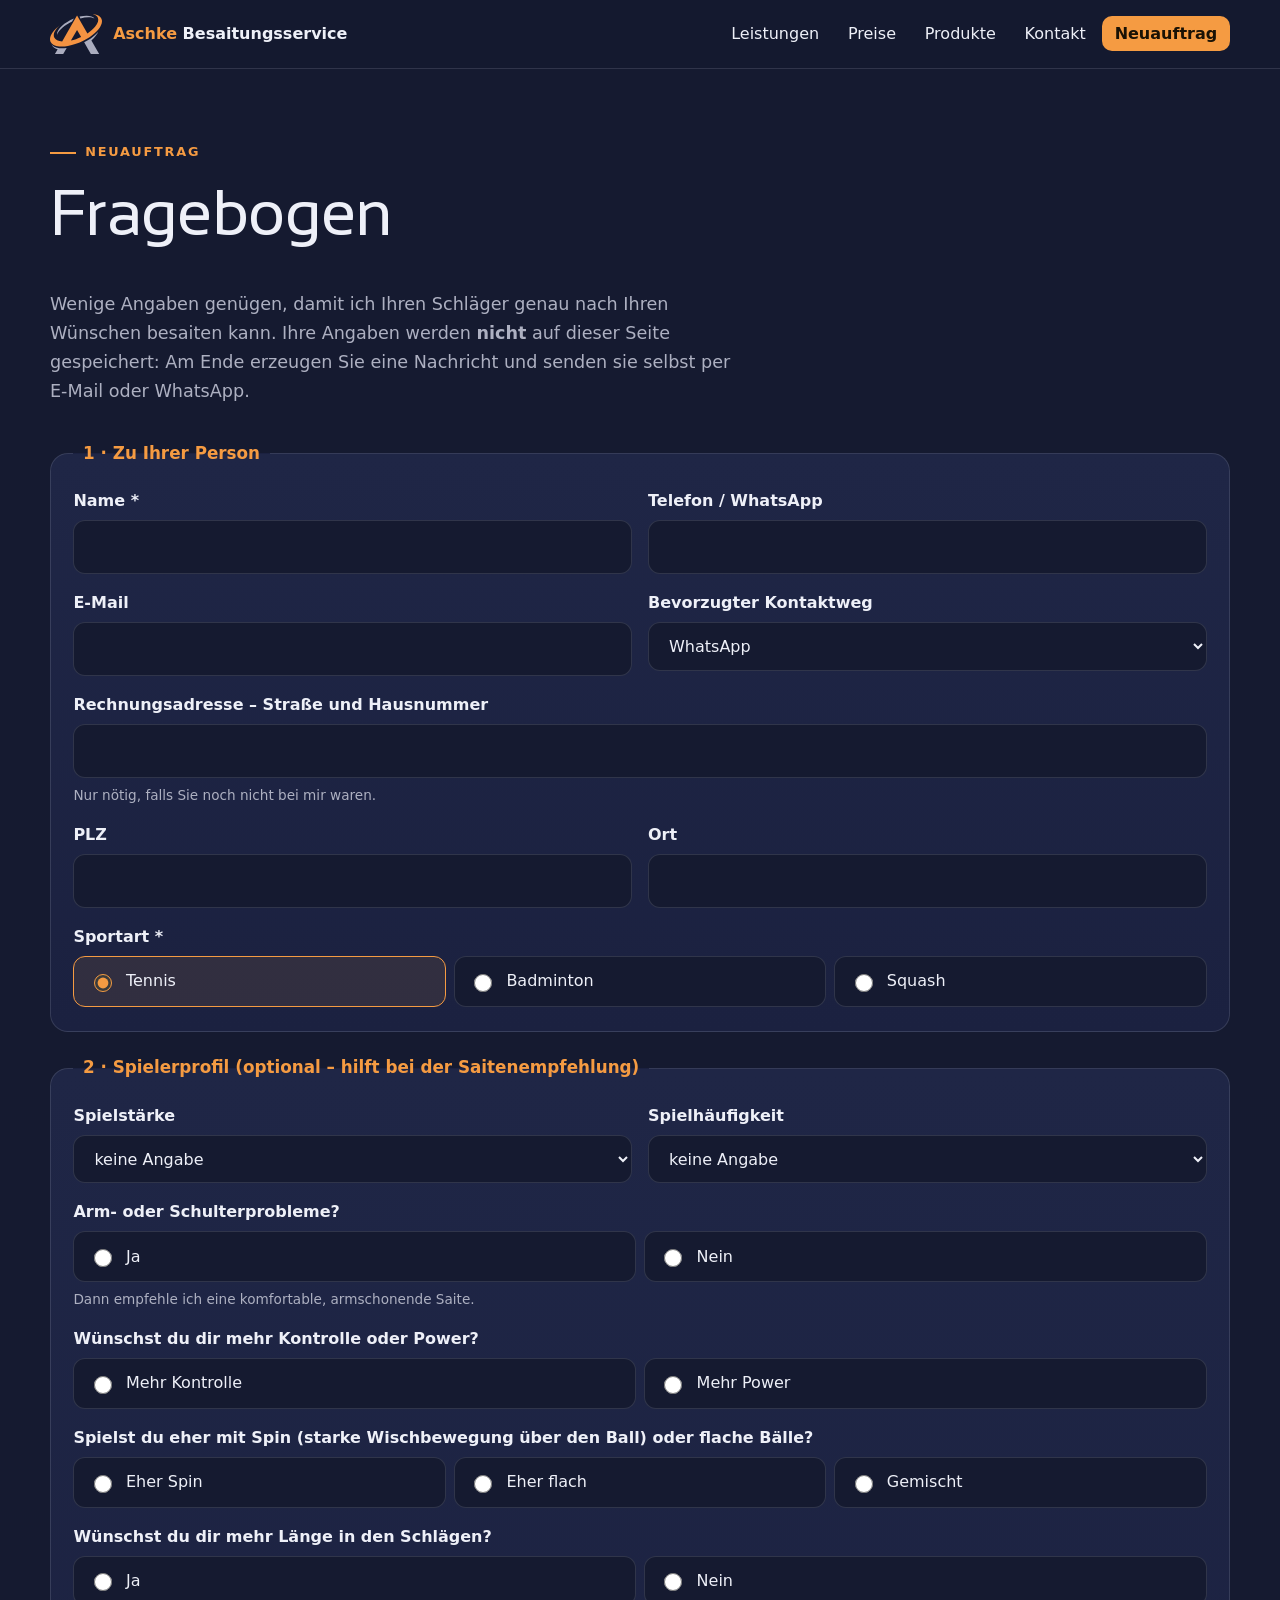
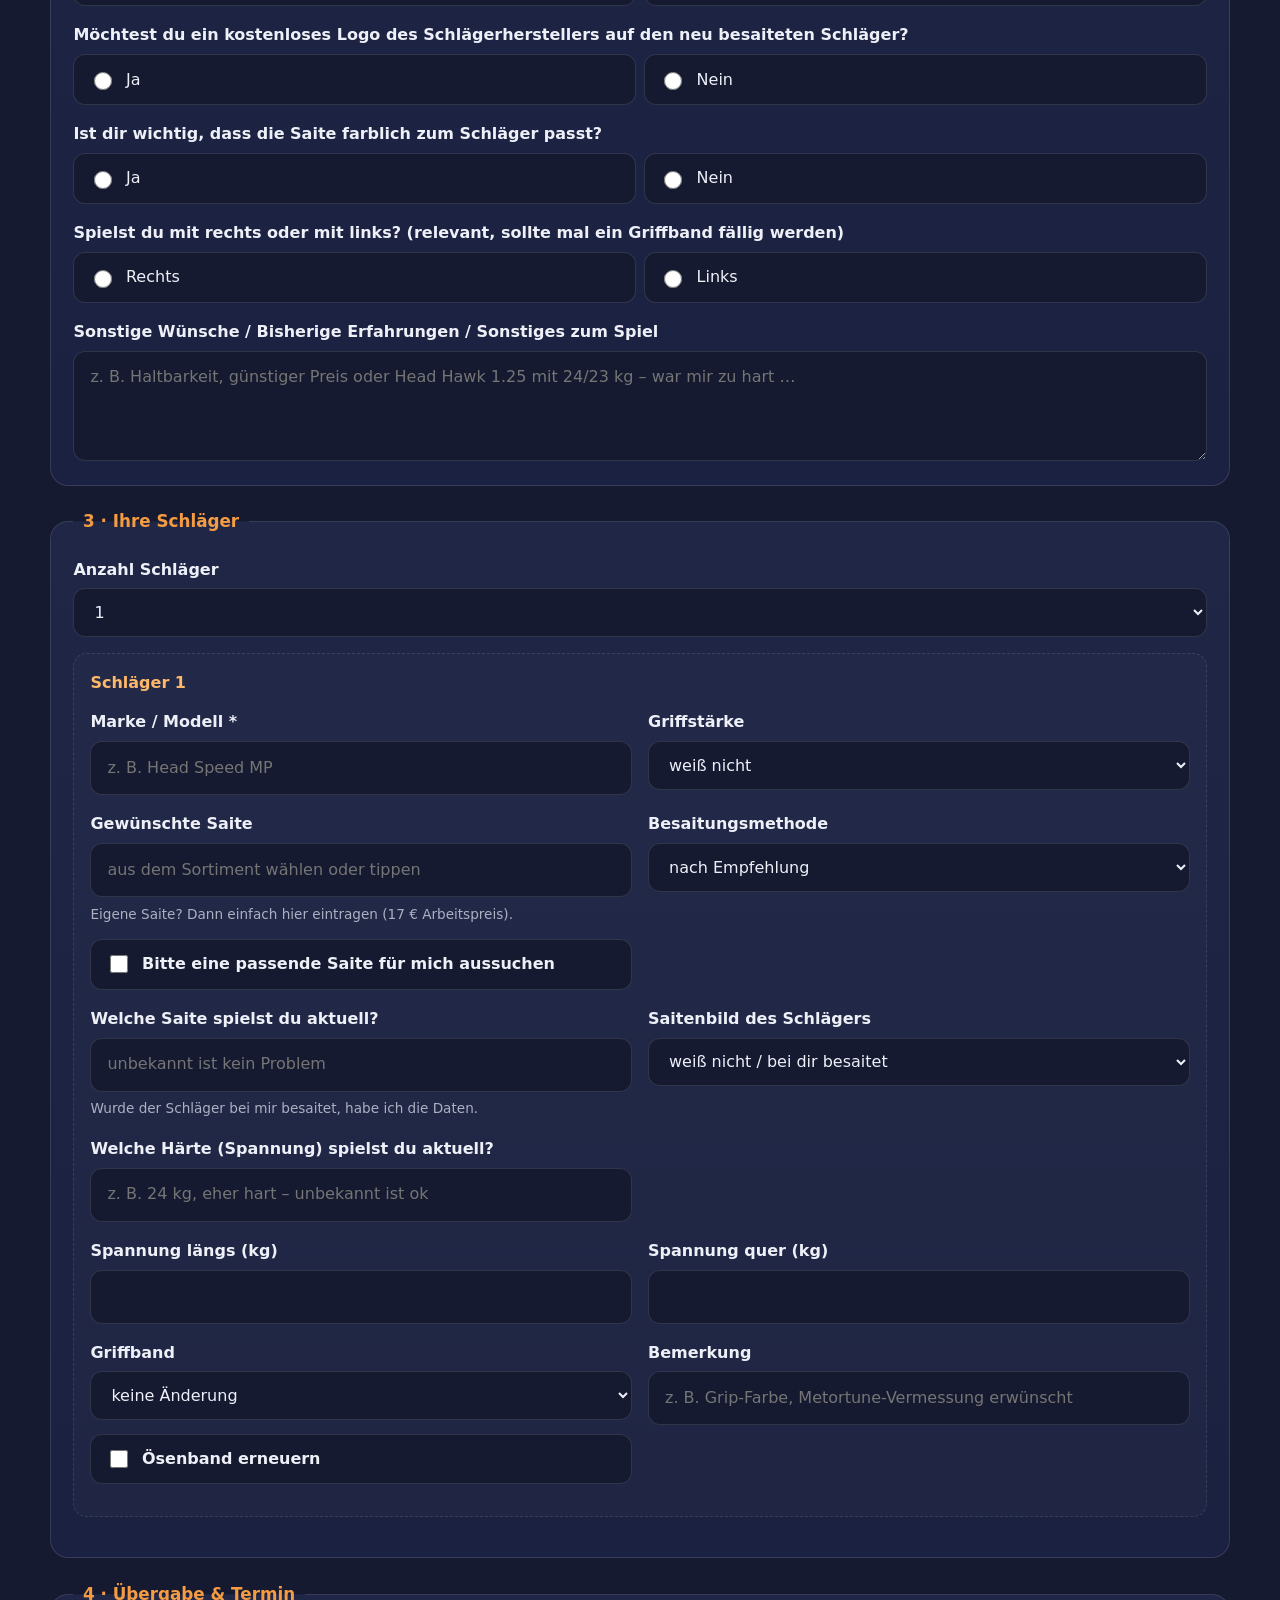
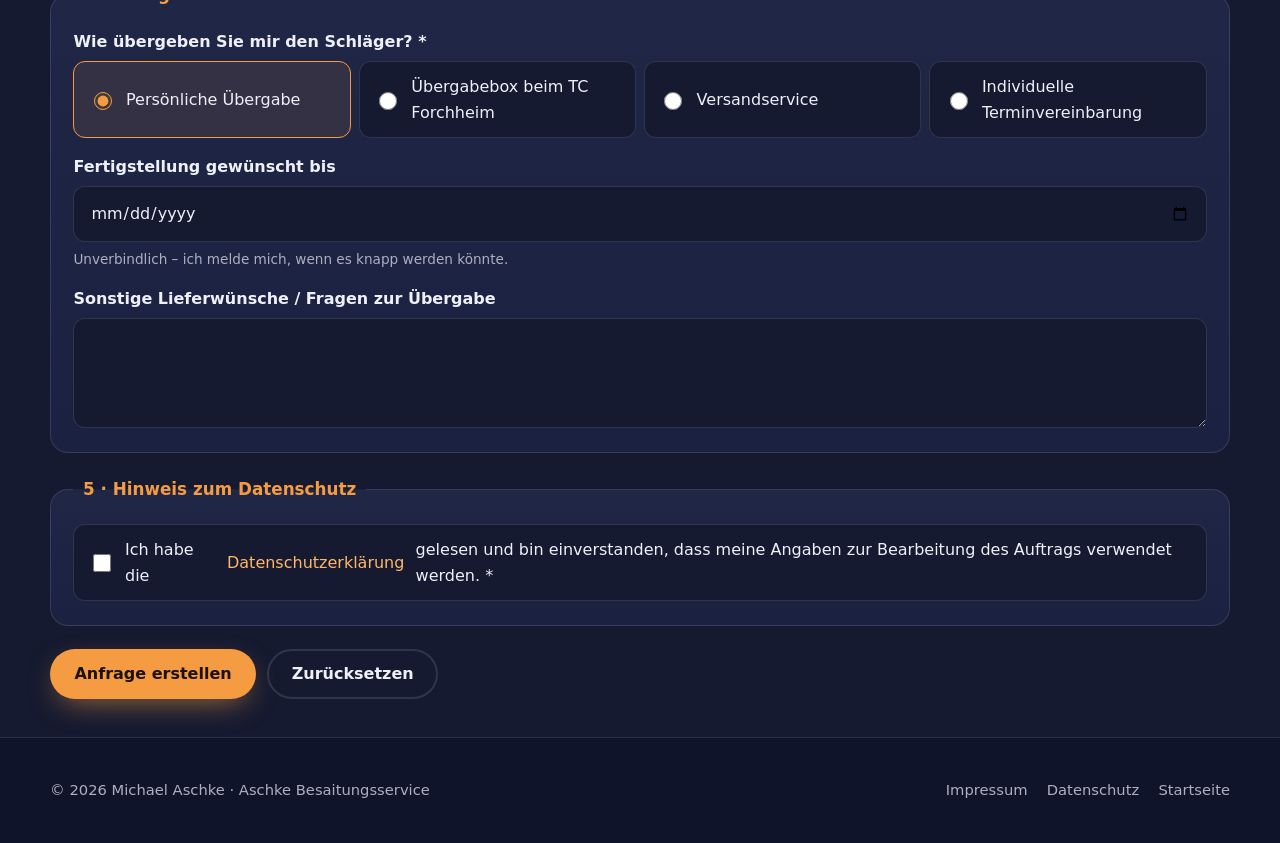
==== commit 6844348b: "Neue Saitensets, Dämpfer, Griffbänder; Fragebogen überarbeitet; Suche nur am Wortanfang; PDF umbenan" ====
--- a/anfrage.html
+++ b/anfrage.html
@@ -46,6 +46,11 @@
           <div class="field"><label for="contactWay">Bevorzugter Kontaktweg</label>
             <select id="contactWay" name="contactWay"><option>WhatsApp</option><option>E-Mail</option><option>Telefon</option></select></div>
         </div>
+        <div class="field"><label for="street">Rechnungsadresse – Straße und Hausnummer</label><input id="street" name="street" type="text" autocomplete="street-address"><span class="hint">Nur nötig, falls Sie noch nicht bei mir waren.</span></div>
+        <div class="row2">
+          <div class="field"><label for="zip">PLZ</label><input id="zip" name="zip" type="text" inputmode="numeric" autocomplete="postal-code"></div>
+          <div class="field"><label for="city">Ort</label><input id="city" name="city" type="text" autocomplete="address-level2"></div>
+        </div>
         <div class="field"><span class="lbl">Sportart *</span>
           <div class="choices" role="radiogroup" aria-label="Sportart">
             <label class="choice"><input type="radio" name="sport" value="Tennis" checked> Tennis</label>
@@ -69,13 +74,7 @@
         <div class="field"><span class="lbl">Möchtest du ein kostenloses Logo des Schlägerherstellers auf den neu besaiteten Schläger?</span><div class="choices"><label class="choice"><input type="radio" name="logo" value="Ja"> Ja</label><label class="choice"><input type="radio" name="logo" value="Nein"> Nein</label></div></div>
         <div class="field"><span class="lbl">Ist dir wichtig, dass die Saite farblich zum Schläger passt?</span><div class="choices"><label class="choice"><input type="radio" name="colormatch" value="Ja"> Ja</label><label class="choice"><input type="radio" name="colormatch" value="Nein"> Nein</label></div></div>
         <div class="field"><span class="lbl">Spielst du mit rechts oder mit links? (relevant, sollte mal ein Griffband fällig werden)</span><div class="choices"><label class="choice"><input type="radio" name="hand" value="Rechts"> Rechts</label><label class="choice"><input type="radio" name="hand" value="Links"> Links</label></div></div>
-        <div class="field"><span class="lbl">Weitere Wünsche</span>
-          <div class="choices">
-            <label class="choice"><input type="checkbox" name="wants" value="Haltbarkeit"> Haltbarkeit</label>
-            <label class="choice"><input type="checkbox" name="wants" value="Spannungsstabilität"> Spannungsstabilität</label>
-            <label class="choice"><input type="checkbox" name="wants" value="Preis"> günstiger Preis</label>
-          </div></div>
-        <div class="field"><label for="bisher">Bisherige Erfahrungen / Sonstiges zum Spiel</label><textarea id="bisher" name="bisher" placeholder="z.&nbsp;B. Head Hawk 1.25 mit 24/23 kg – war mir zu hart …"></textarea></div>
+        <div class="field"><label for="bisher">Sonstige Wünsche / Bisherige Erfahrungen / Sonstiges zum Spiel</label><textarea id="bisher" name="bisher" placeholder="z.&nbsp;B. Haltbarkeit, günstiger Preis oder Head Hawk 1.25 mit 24/23 kg – war mir zu hart …"></textarea></div>
       </fieldset>
 
       <fieldset>
@@ -90,8 +89,8 @@
         <legend>4 · Übergabe &amp; Termin</legend>
         <div class="field"><span class="lbl">Wie übergeben Sie mir den Schläger? *</span>
           <div class="choices" id="handoverChoices" role="radiogroup" aria-label="Übergabe"></div></div>
-        <div class="field"><label for="until">Gewünscht fertig bis</label><input id="until" name="until" type="date"><span class="hint">Unverbindlich – ich melde mich, wenn es knapp werden könnte.</span></div>
-        <div class="field"><label for="notes">Sonstige Wünsche oder Fragen</label><textarea id="notes" name="notes"></textarea></div>
+        <div class="field"><label for="until">Fertigstellung gewünscht bis</label><input id="until" name="until" type="date"><span class="hint">Unverbindlich – ich melde mich, wenn es knapp werden könnte.</span></div>
+        <div class="field"><label for="notes">Sonstige Lieferwünsche / Fragen zur Übergabe</label><textarea id="notes" name="notes"></textarea></div>
       </fieldset>
 
       <fieldset>
--- a/assets/css/styles.css
+++ b/assets/css/styles.css
@@ -1,3 +1,4 @@
+@font-face { font-family: "Sansation"; src: url("../fonts/Sansation.ttf") format("truetype"); font-weight: 400 700; font-display: swap; }
 :root {
   --bg: #151a30;
   --bg-2: #1b2140;
@@ -25,7 +26,7 @@
 img { max-width: 100%; display: block; }
 a { color: var(--accent-2); text-decoration: none; }
 a:hover { text-decoration: underline; }
-h1, h2, h3 { line-height: 1.2; letter-spacing: -.01em; margin: 0 0 .6em; }
+h1, h2, h3, .sansation { font-family: "Sansation", system-ui, sans-serif; font-weight: 400; line-height: 1.2; letter-spacing: -.01em; margin: 0 0 .6em; }
 h1 { font-size: clamp(2.2rem, 6vw, 4rem); }
 h2 { font-size: clamp(1.7rem, 4vw, 2.5rem); }
 h3 { font-size: 1.2rem; }
@@ -259,3 +260,28 @@
 .hero h1 .h1-sub { display: block; color: var(--text); font-size: .62em; font-weight: 500; margin: .35rem 0 .6rem; }
 .hero h1 em { display: block; }
 .product .pic img { object-position: center; margin: 0 auto; justify-self: center; }
+
+.cdd { position: relative; display: inline-flex; align-items: center; gap: .4rem; }
+.cdd-btn { display: inline-flex; align-items: center; gap: .5rem; background: var(--surface); color: var(--text); border: 1px solid var(--line); border-radius: 10px; padding: .45rem .8rem; font: inherit; min-height: 40px; min-width: 7rem; cursor: pointer; }
+.cdd-btn::after { content: "▾"; margin-left: auto; opacity: .7; }
+.cdd-list { position: absolute; top: calc(100% + 4px); left: 0; z-index: 30; margin: 0; padding: .3rem; list-style: none; min-width: 12rem; max-height: 320px; overflow: auto; background: var(--surface); border: 1px solid var(--line); border-radius: 12px; box-shadow: 0 12px 30px rgba(0, 0, 0, .5); }
+.cdd-list[hidden] { display: none; }
+.cdd-list li { display: flex; align-items: center; gap: .6rem; padding: .45rem .6rem; border-radius: 8px; cursor: pointer; }
+.cdd-list li:hover { background: rgba(255, 255, 255, .08); }
+
+.filters .more { flex: 0 0 auto; }
+.filters .more[open] { flex-basis: 100%; }
+.more summary { display: inline-flex; align-items: center; gap: .5rem; cursor: pointer; list-style: none; padding: .45rem 1rem; border: 1px solid var(--line); border-radius: 999px; background: var(--surface); color: var(--text); min-height: 40px; }
+.more summary::-webkit-details-marker { display: none; }
+.more summary::before { content: "⚙"; color: var(--accent); }
+.more[open] summary { border-color: var(--accent); }
+.more .badge { background: var(--accent); color: #1a1205; border-radius: 999px; padding: 0 .5rem; font-weight: 700; font-size: .8rem; }
+.more-body { display: flex; flex-wrap: wrap; gap: .8rem 1.2rem; align-items: center; margin-top: .8rem; padding: 1rem; border: 1px solid var(--line); border-radius: 14px; background: rgba(255, 255, 255, .02); }
+.more .reset { margin-left: auto; background: none; border: none; color: var(--accent); cursor: pointer; font: inherit; text-decoration: underline; }
+
+#kontakt { position: relative; isolation: isolate; overflow: hidden; }
+#kontakt::before { content: ""; position: absolute; inset: 0; z-index: -1; background: linear-gradient(rgba(21, 26, 48, .5), rgba(21, 26, 48, .5)), url("../img/site/kontakt-bg.webp") center / cover no-repeat; }
+.contact-grid { grid-template-columns: repeat(auto-fit, minmax(min(100%, 260px), 1fr)); }
+.contact-card { min-width: 0; background: rgba(31, 38, 70, .85); }
+.contact-card span { min-width: 0; overflow-wrap: anywhere; }
+.contact-card small { overflow-wrap: anywhere; }
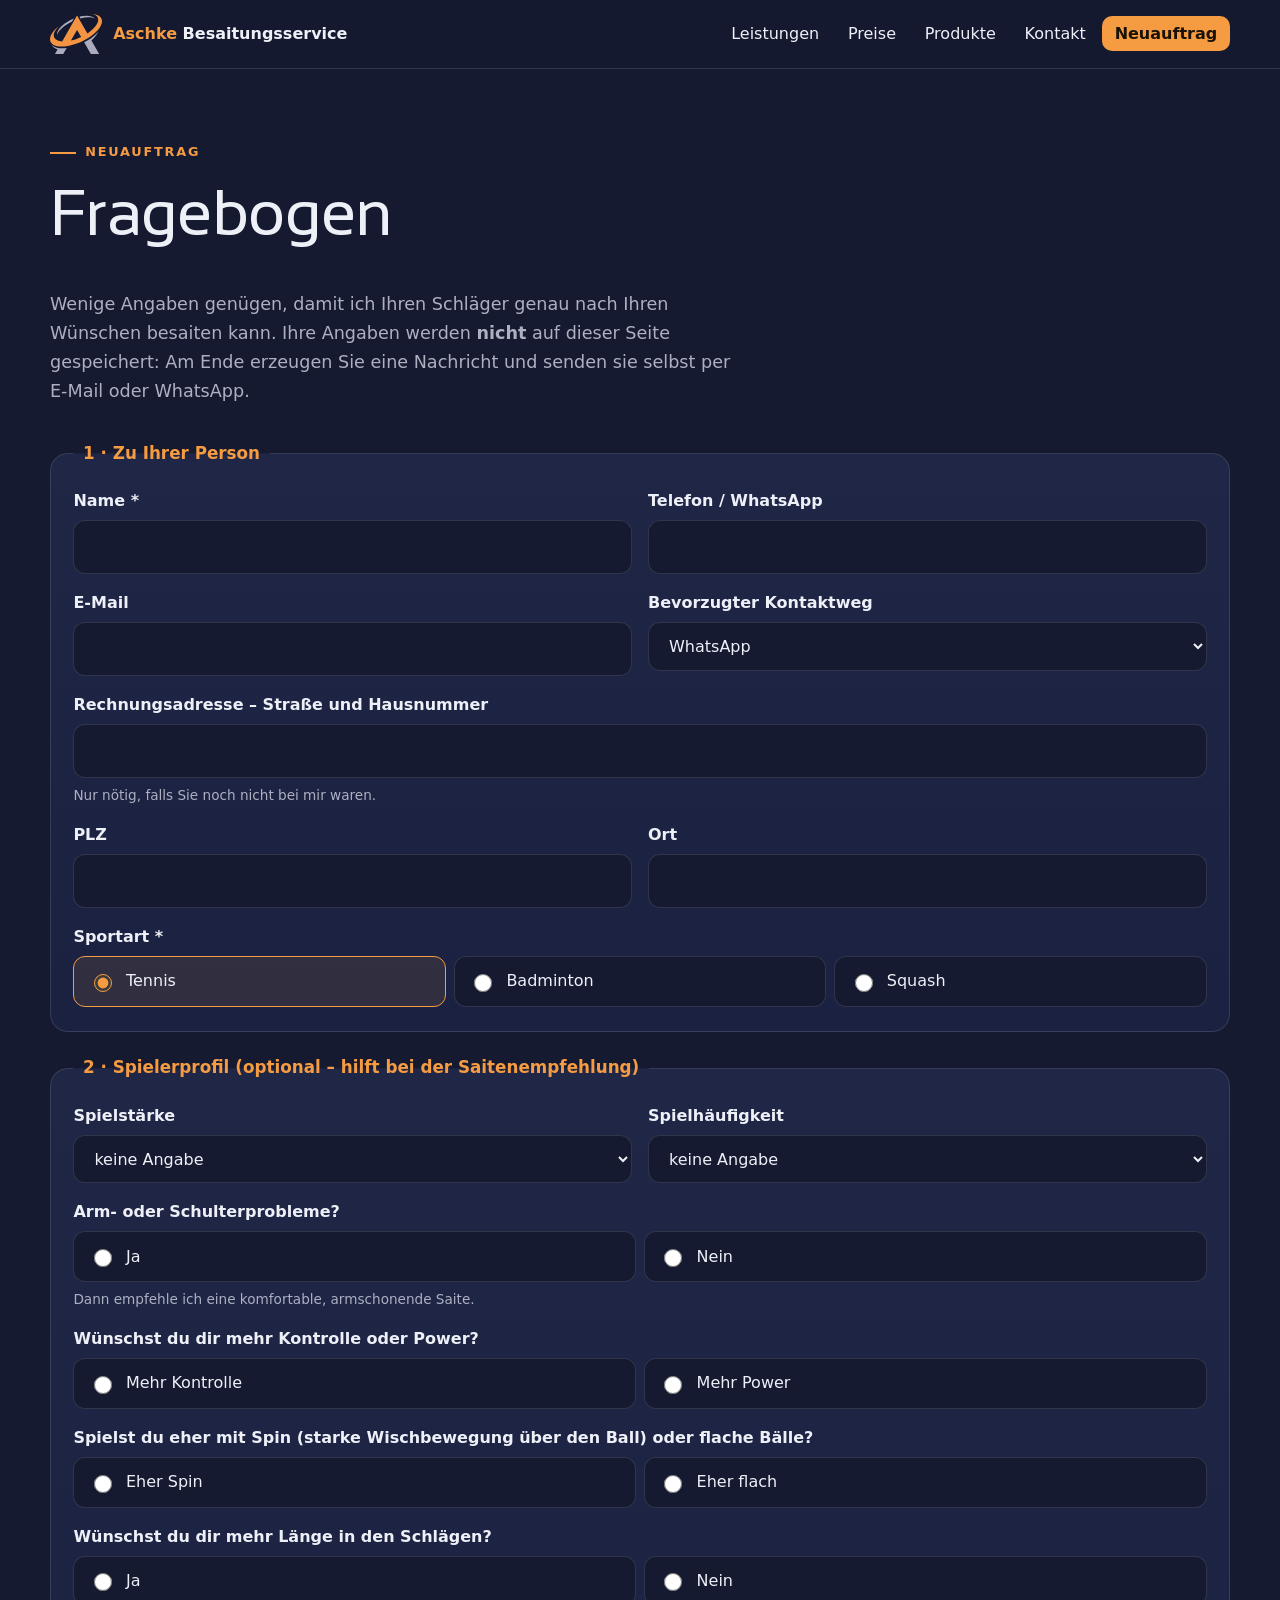
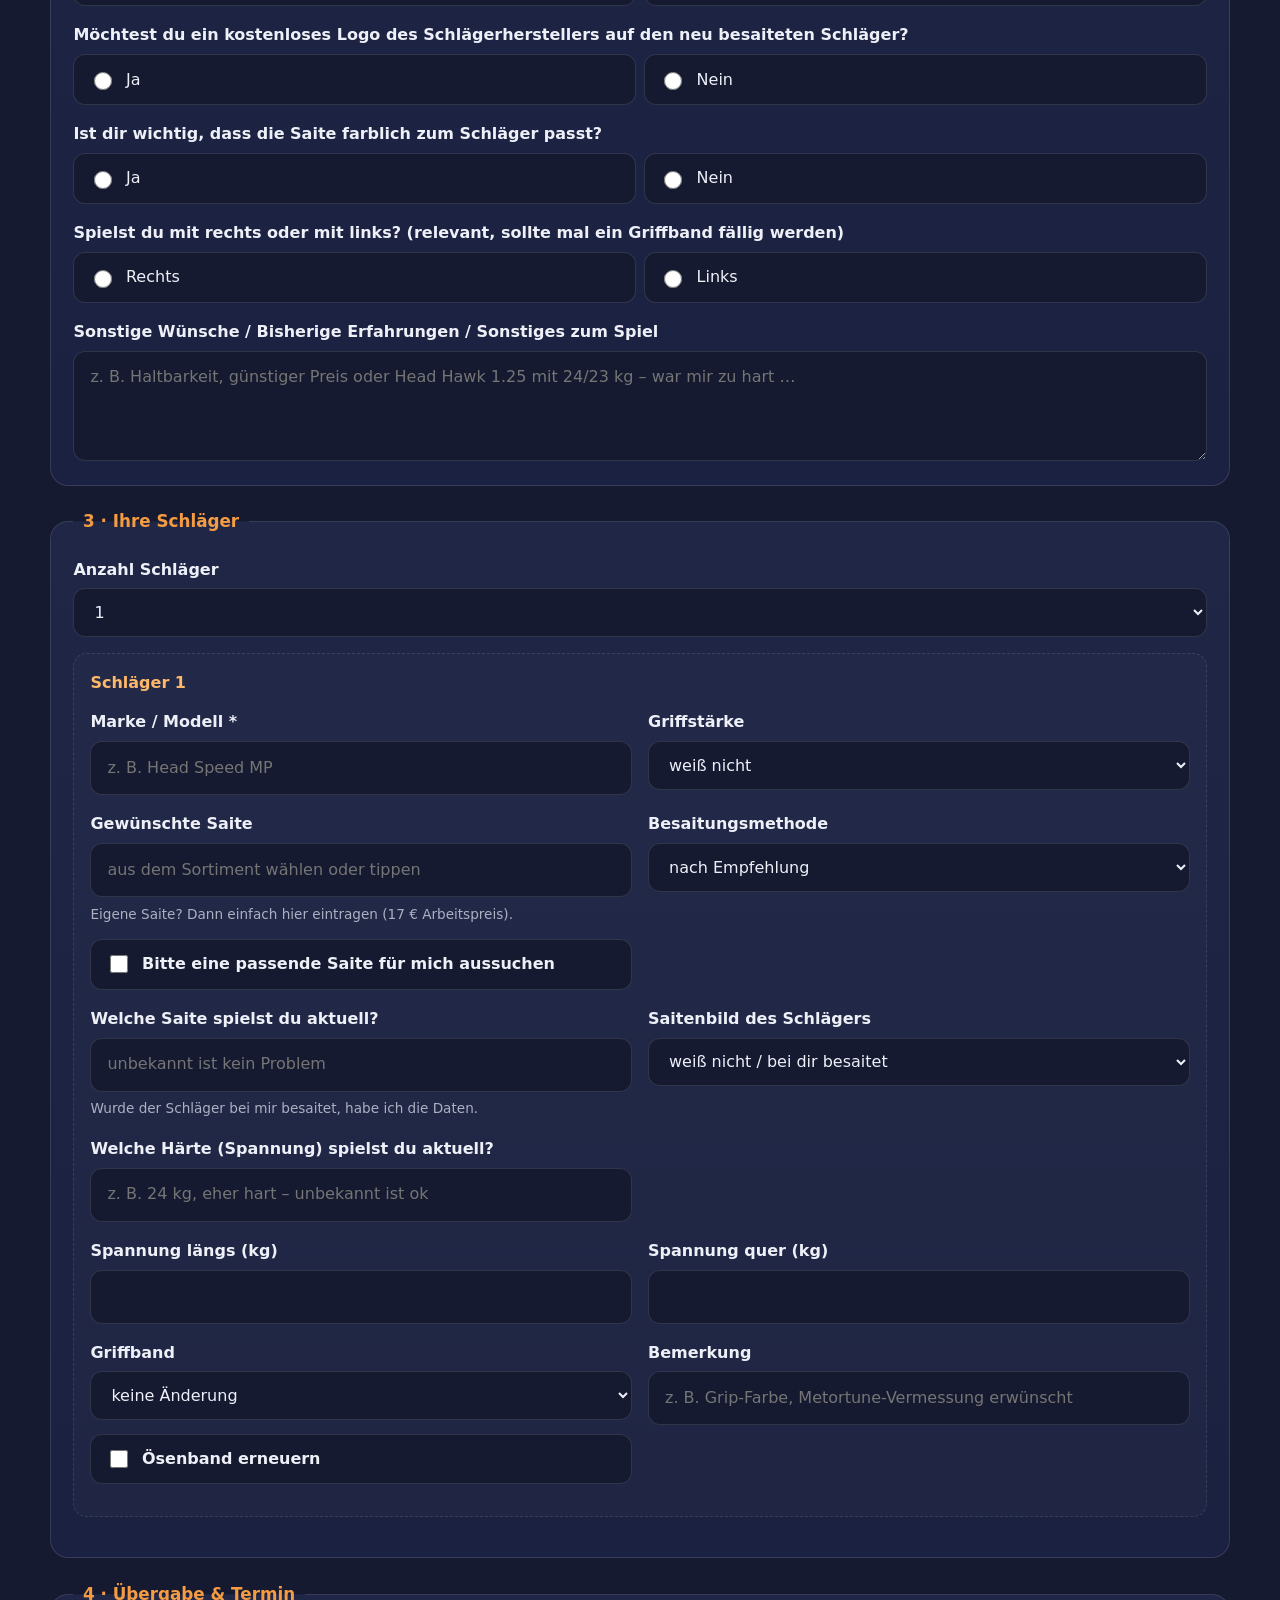
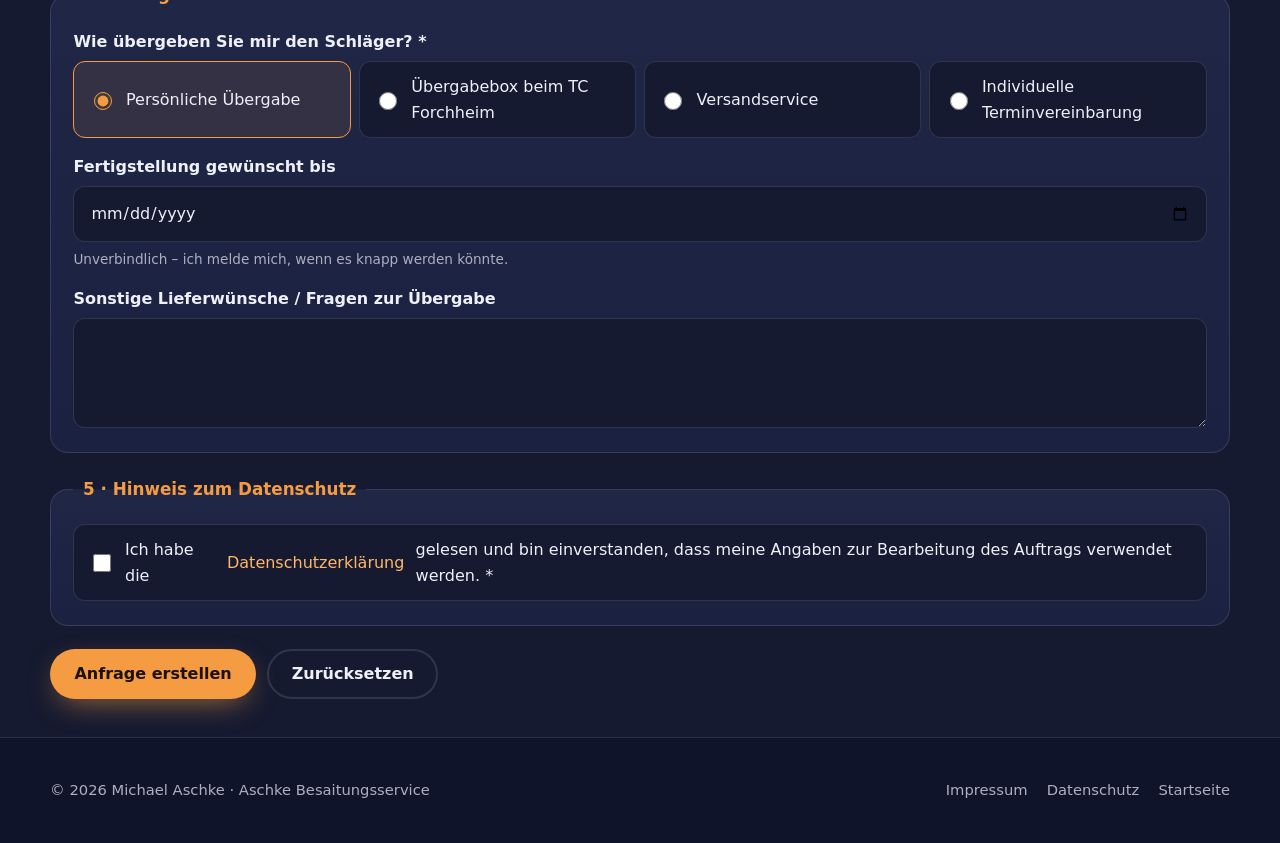
==== commit 2a889b92: "Fragebogen: Option 'Gemischt' entfernt, Sicherheitshinweise an Sendebuttons; Datenschutz: Anschrift " ====
--- a/anfrage.html
+++ b/anfrage.html
@@ -69,7 +69,7 @@
         </div>
         <div class="field"><span class="lbl">Arm- oder Schulterprobleme?</span><div class="choices"><label class="choice"><input type="radio" name="arm" value="Ja"> Ja</label><label class="choice"><input type="radio" name="arm" value="Nein"> Nein</label></div><span class="hint">Dann empfehle ich eine komfortable, armschonende Saite.</span></div>
         <div class="field"><span class="lbl">Wünschst du dir mehr Kontrolle oder Power?</span><div class="choices"><label class="choice"><input type="radio" name="power" value="Mehr Kontrolle"> Mehr Kontrolle</label><label class="choice"><input type="radio" name="power" value="Mehr Power"> Mehr Power</label></div></div>
-        <div class="field"><span class="lbl">Spielst du eher mit Spin (starke Wischbewegung über den Ball) oder flache Bälle?</span><div class="choices"><label class="choice"><input type="radio" name="spin" value="Eher Spin"> Eher Spin</label><label class="choice"><input type="radio" name="spin" value="Eher flach"> Eher flach</label><label class="choice"><input type="radio" name="spin" value="Gemischt"> Gemischt</label></div></div>
+        <div class="field"><span class="lbl">Spielst du eher mit Spin (starke Wischbewegung über den Ball) oder flache Bälle?</span><div class="choices"><label class="choice"><input type="radio" name="spin" value="Eher Spin"> Eher Spin</label><label class="choice"><input type="radio" name="spin" value="Eher flach"> Eher flach</label></div></div>
         <div class="field"><span class="lbl">Wünschst du dir mehr Länge in den Schlägen?</span><div class="choices"><label class="choice"><input type="radio" name="length" value="Ja"> Ja</label><label class="choice"><input type="radio" name="length" value="Nein"> Nein</label></div></div>
         <div class="field"><span class="lbl">Möchtest du ein kostenloses Logo des Schlägerherstellers auf den neu besaiteten Schläger?</span><div class="choices"><label class="choice"><input type="radio" name="logo" value="Ja"> Ja</label><label class="choice"><input type="radio" name="logo" value="Nein"> Nein</label></div></div>
         <div class="field"><span class="lbl">Ist dir wichtig, dass die Saite farblich zum Schläger passt?</span><div class="choices"><label class="choice"><input type="radio" name="colormatch" value="Ja"> Ja</label><label class="choice"><input type="radio" name="colormatch" value="Nein"> Nein</label></div></div>
@@ -110,8 +110,8 @@
       <p>Bitte prüfen und dann senden – erst dann gelangen Ihre Angaben zu mir.</p>
       <pre id="preview"></pre>
       <div class="actions">
-        <a class="btn primary" id="sendWa" href="#" target="_blank" rel="noopener">Per WhatsApp senden</a>
-        <a class="btn ghost" id="sendMail" href="#">Per E-Mail senden</a>
+        <span class="send"><a class="btn primary" id="sendWa" href="#" target="_blank" rel="noopener">Per WhatsApp senden</a><small class="hint">🔒 Ende-zu-Ende-verschlüsselt</small></span>
+        <span class="send"><a class="btn ghost" id="sendMail" href="#">Per E-Mail senden</a><small class="hint">⚠ Nur transportverschlüsselt, nicht Ende-zu-Ende</small></span>
         <button class="btn ghost" type="button" id="copy">Text kopieren</button>
       </div>
     </section>
--- a/assets/css/styles.css
+++ b/assets/css/styles.css
@@ -285,3 +285,6 @@
 .contact-card { min-width: 0; background: rgba(31, 38, 70, .85); }
 .contact-card span { min-width: 0; overflow-wrap: anywhere; }
 .contact-card small { overflow-wrap: anywhere; }
+
+.send{display:inline-flex;flex-direction:column;gap:.25rem;align-items:flex-start}
+.send small{font-size:.8rem}
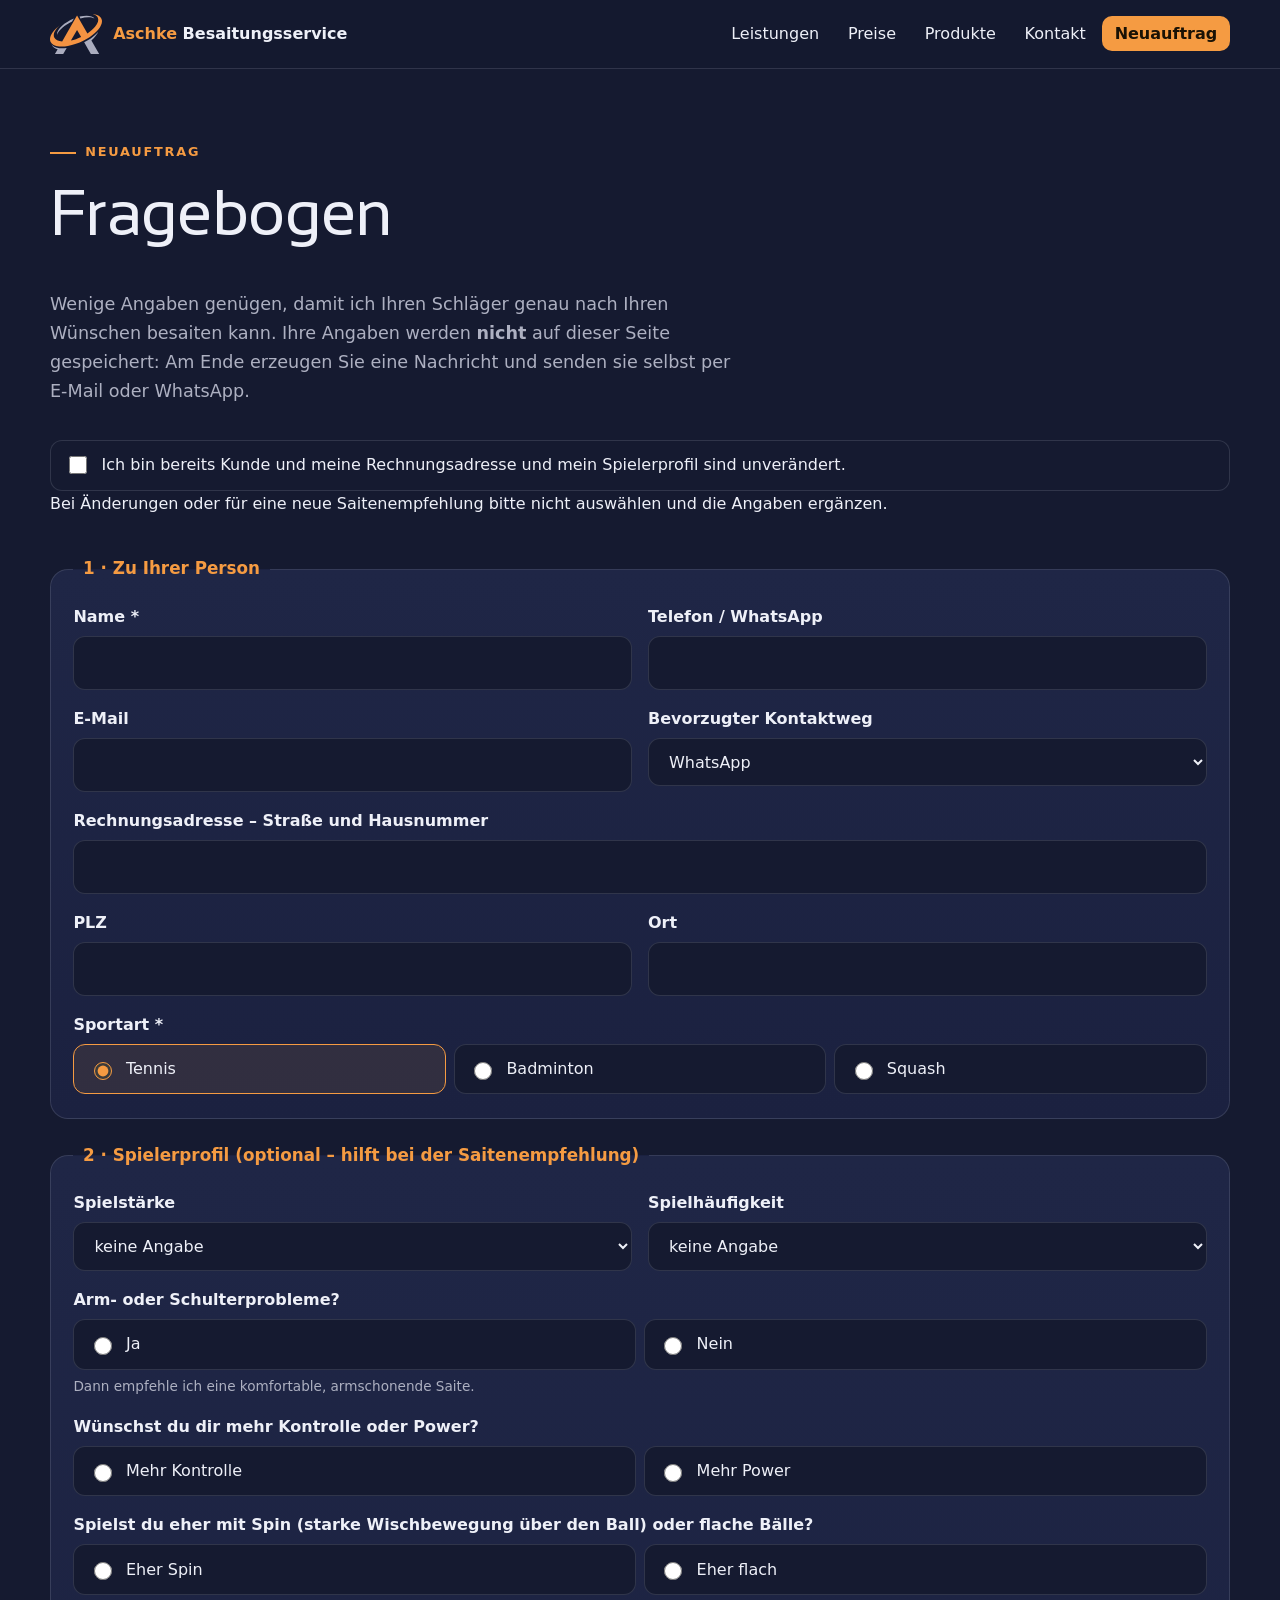
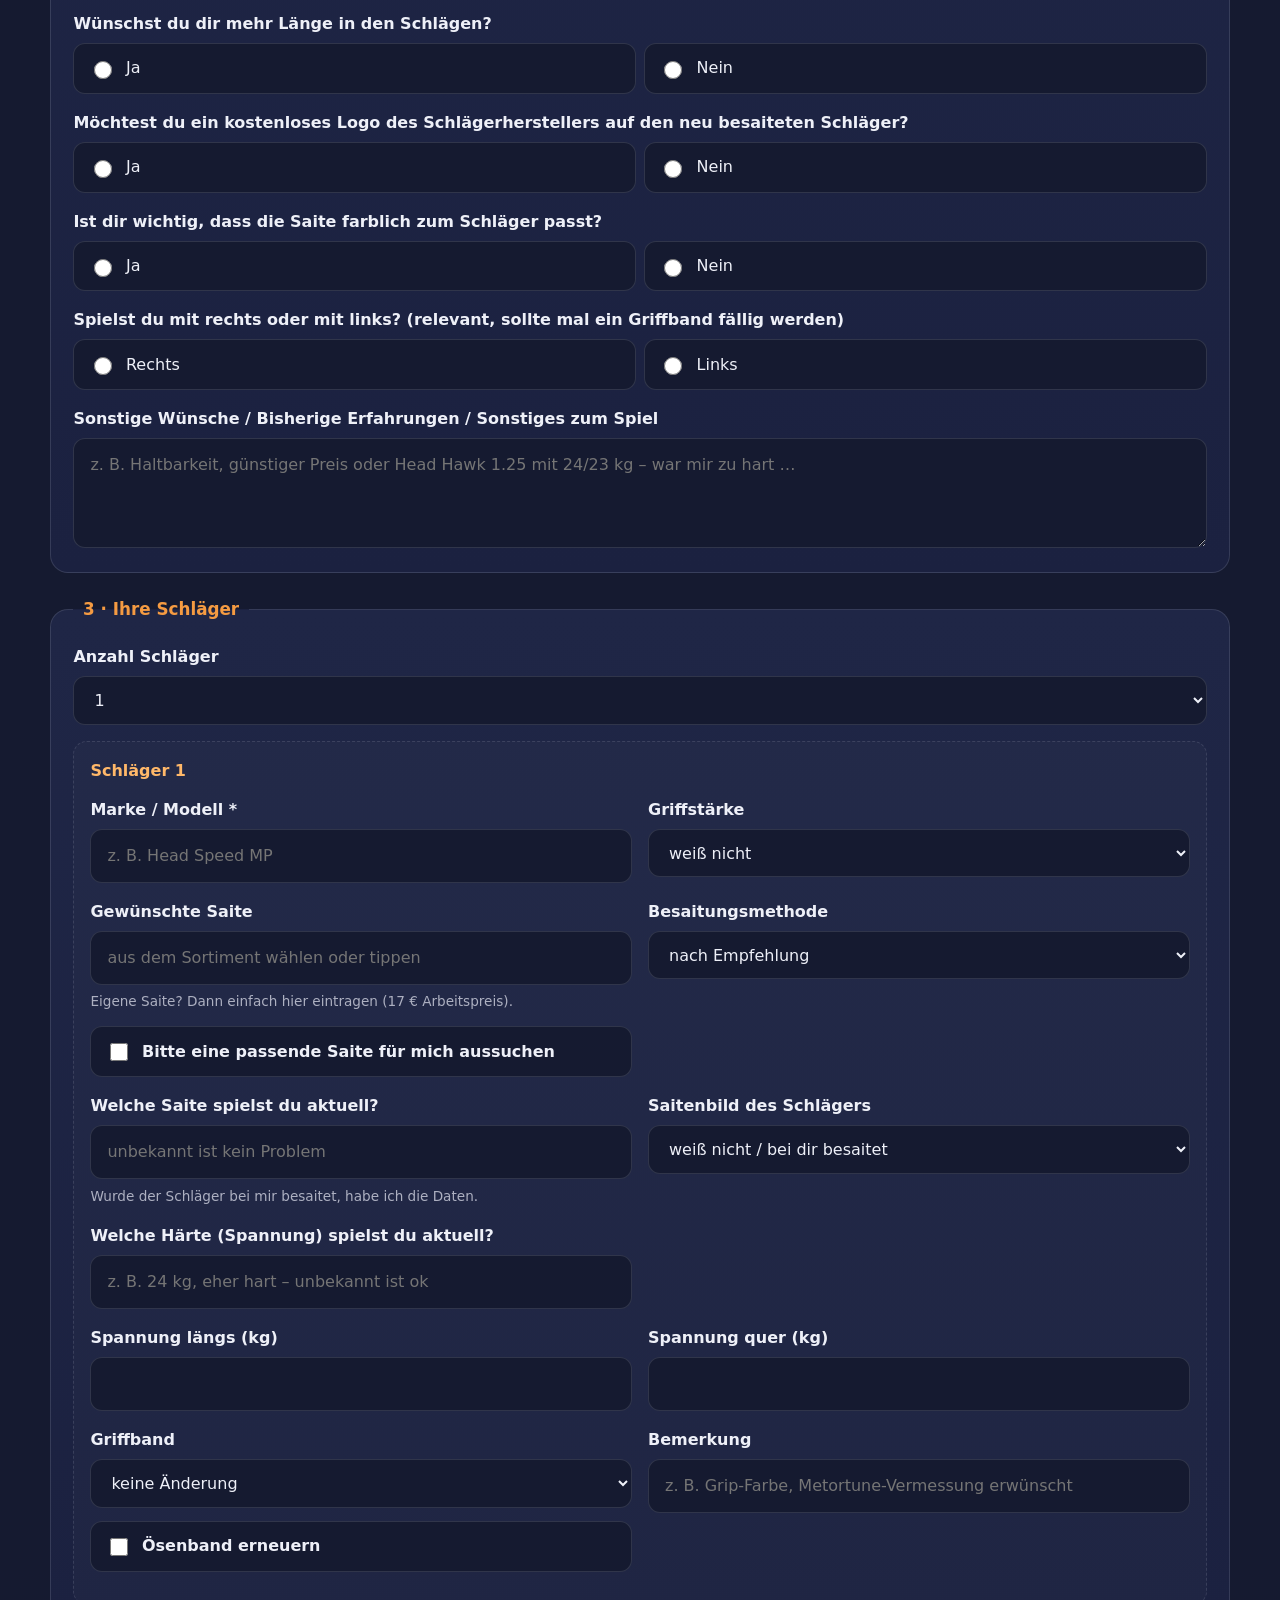
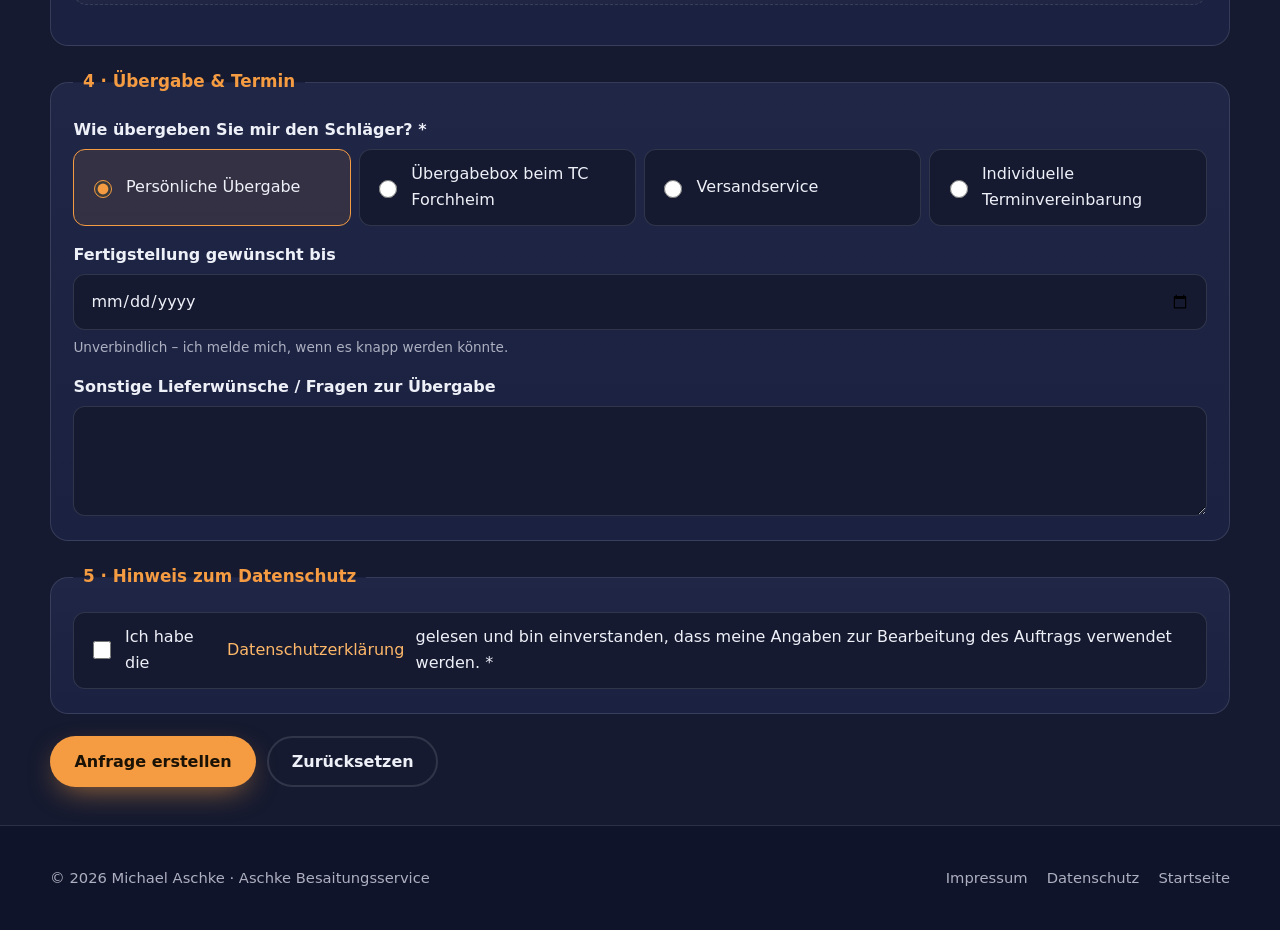
==== commit 5275620f: "Link Diadem and simplify returning customer orders Co-authored-by: Copilot <223556219+Copilot@users." ====
--- a/anfrage.html
+++ b/anfrage.html
@@ -35,6 +35,10 @@
     </div>
 
     <form class="questionnaire" id="form" novalidate>
+      <div>
+        <label class="choice"><input type="checkbox" id="existingCustomer" aria-controls="billingDetails playerProfile"> Ich bin bereits Kunde und meine Rechnungsadresse und mein Spielerprofil sind unverändert.</label>
+        <p class="hint">Bei Änderungen oder für eine neue Saitenempfehlung bitte nicht auswählen und die Angaben ergänzen.</p>
+      </div>
       <fieldset>
         <legend>1 · Zu Ihrer Person</legend>
         <div class="row2">
@@ -46,10 +50,12 @@
           <div class="field"><label for="contactWay">Bevorzugter Kontaktweg</label>
             <select id="contactWay" name="contactWay"><option>WhatsApp</option><option>E-Mail</option><option>Telefon</option></select></div>
         </div>
-        <div class="field"><label for="street">Rechnungsadresse – Straße und Hausnummer</label><input id="street" name="street" type="text" autocomplete="street-address"><span class="hint">Nur nötig, falls Sie noch nicht bei mir waren.</span></div>
-        <div class="row2">
-          <div class="field"><label for="zip">PLZ</label><input id="zip" name="zip" type="text" inputmode="numeric" autocomplete="postal-code"></div>
-          <div class="field"><label for="city">Ort</label><input id="city" name="city" type="text" autocomplete="address-level2"></div>
+        <div id="billingDetails">
+          <div class="field"><label for="street">Rechnungsadresse – Straße und Hausnummer</label><input id="street" name="street" type="text" autocomplete="street-address"></div>
+          <div class="row2">
+            <div class="field"><label for="zip">PLZ</label><input id="zip" name="zip" type="text" inputmode="numeric" autocomplete="postal-code"></div>
+            <div class="field"><label for="city">Ort</label><input id="city" name="city" type="text" autocomplete="address-level2"></div>
+          </div>
         </div>
         <div class="field"><span class="lbl">Sportart *</span>
           <div class="choices" role="radiogroup" aria-label="Sportart">
@@ -59,7 +65,7 @@
           </div></div>
       </fieldset>
 
-      <fieldset>
+      <fieldset id="playerProfile">
         <legend>2 · Spielerprofil (optional – hilft bei der Saitenempfehlung)</legend>
         <div class="row2">
           <div class="field"><label for="level">Spielstärke</label>
--- a/assets/css/styles.css
+++ b/assets/css/styles.css
@@ -98,6 +98,7 @@
 .card .icon svg { width: 26px; height: 26px; }
 .split { display: grid; gap: 2rem; align-items: center; }
 .split img { border-radius: var(--radius); border: 1px solid var(--line); box-shadow: var(--shadow); width: 100%; }
+#uebergabe .split > img { height: auto; }
 @media (min-width: 900px) { .split { grid-template-columns: 1fr 1fr; } .split.rev > :first-child { order: 2; } }
 .steps { counter-reset: step; display: grid; gap: 1.6rem 1.2rem; grid-template-columns: repeat(auto-fit, minmax(min(100%, 240px), 1fr)); padding: 0; list-style: none; margin-top: 2rem; }
 .steps li { counter-increment: step; position: relative; padding: 1.6rem 1.4rem 1.4rem; background: var(--surface); border: 1px solid var(--line); border-radius: var(--radius); }
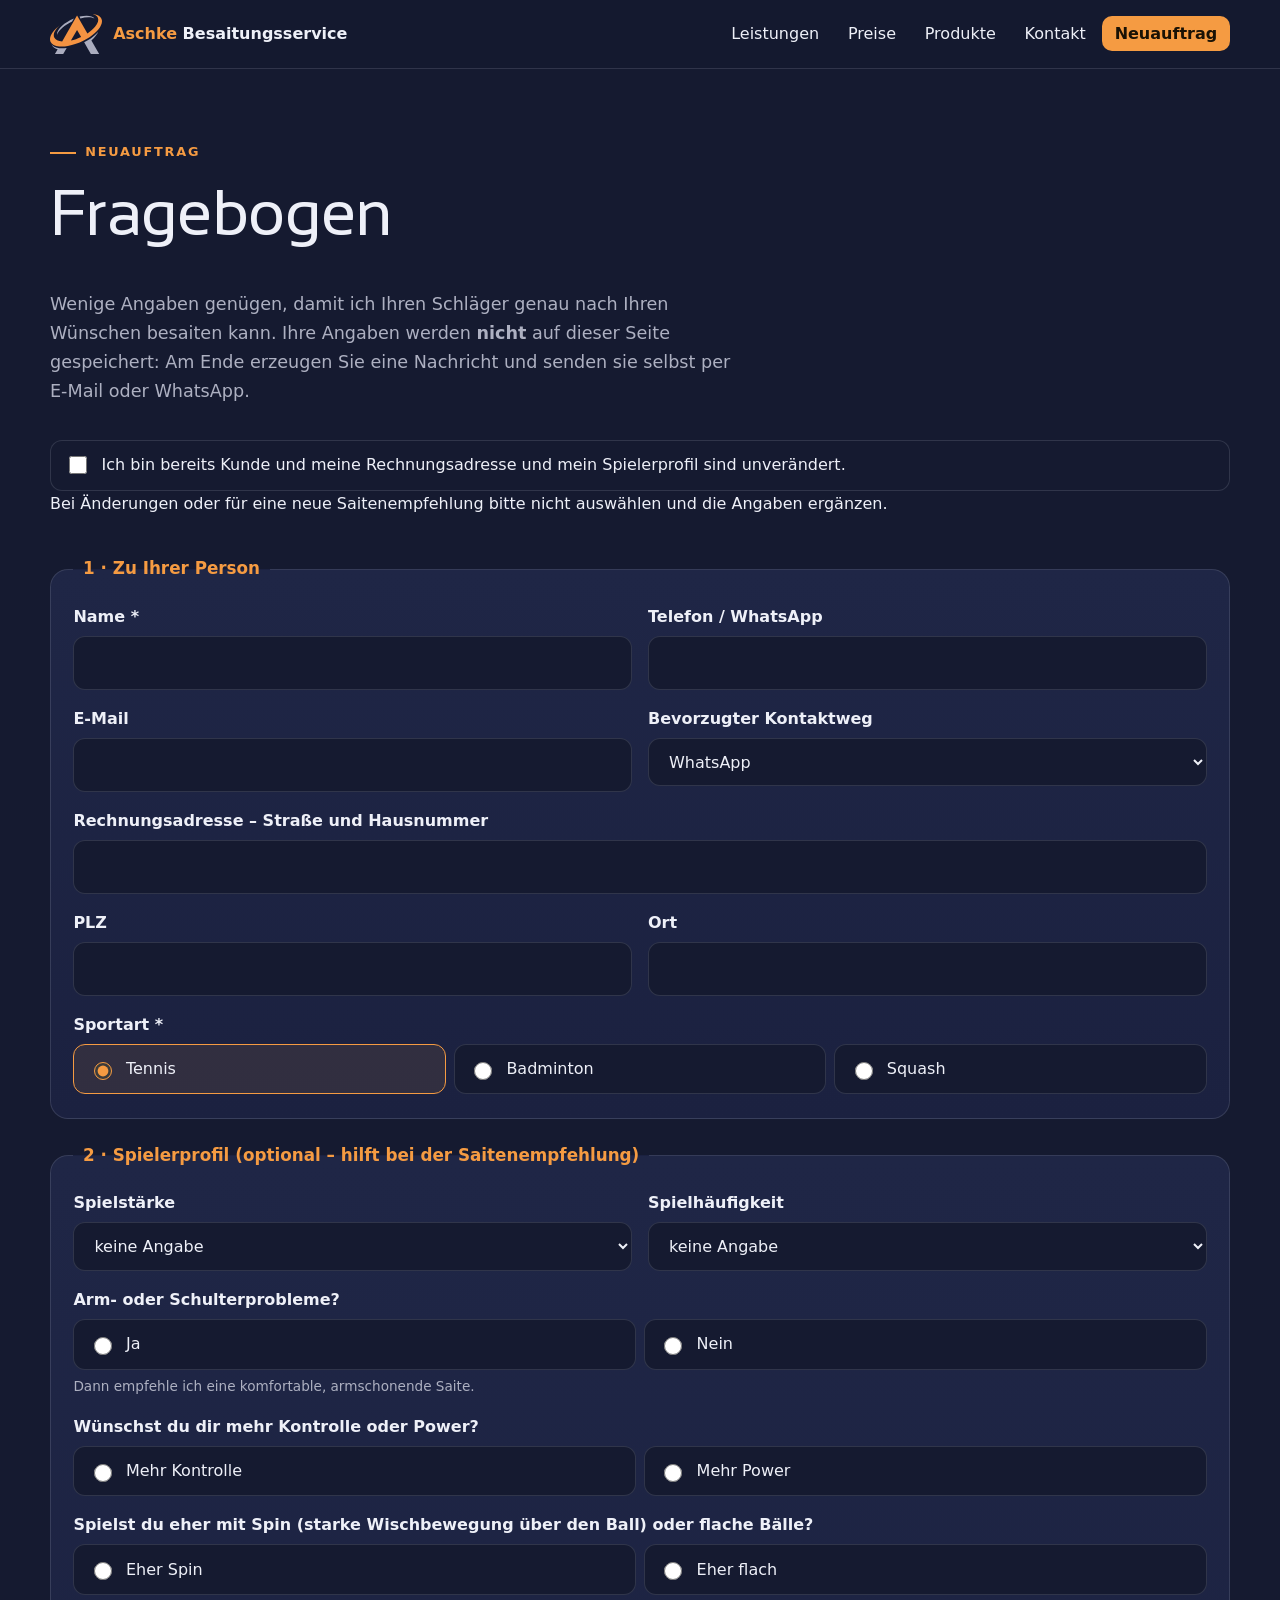
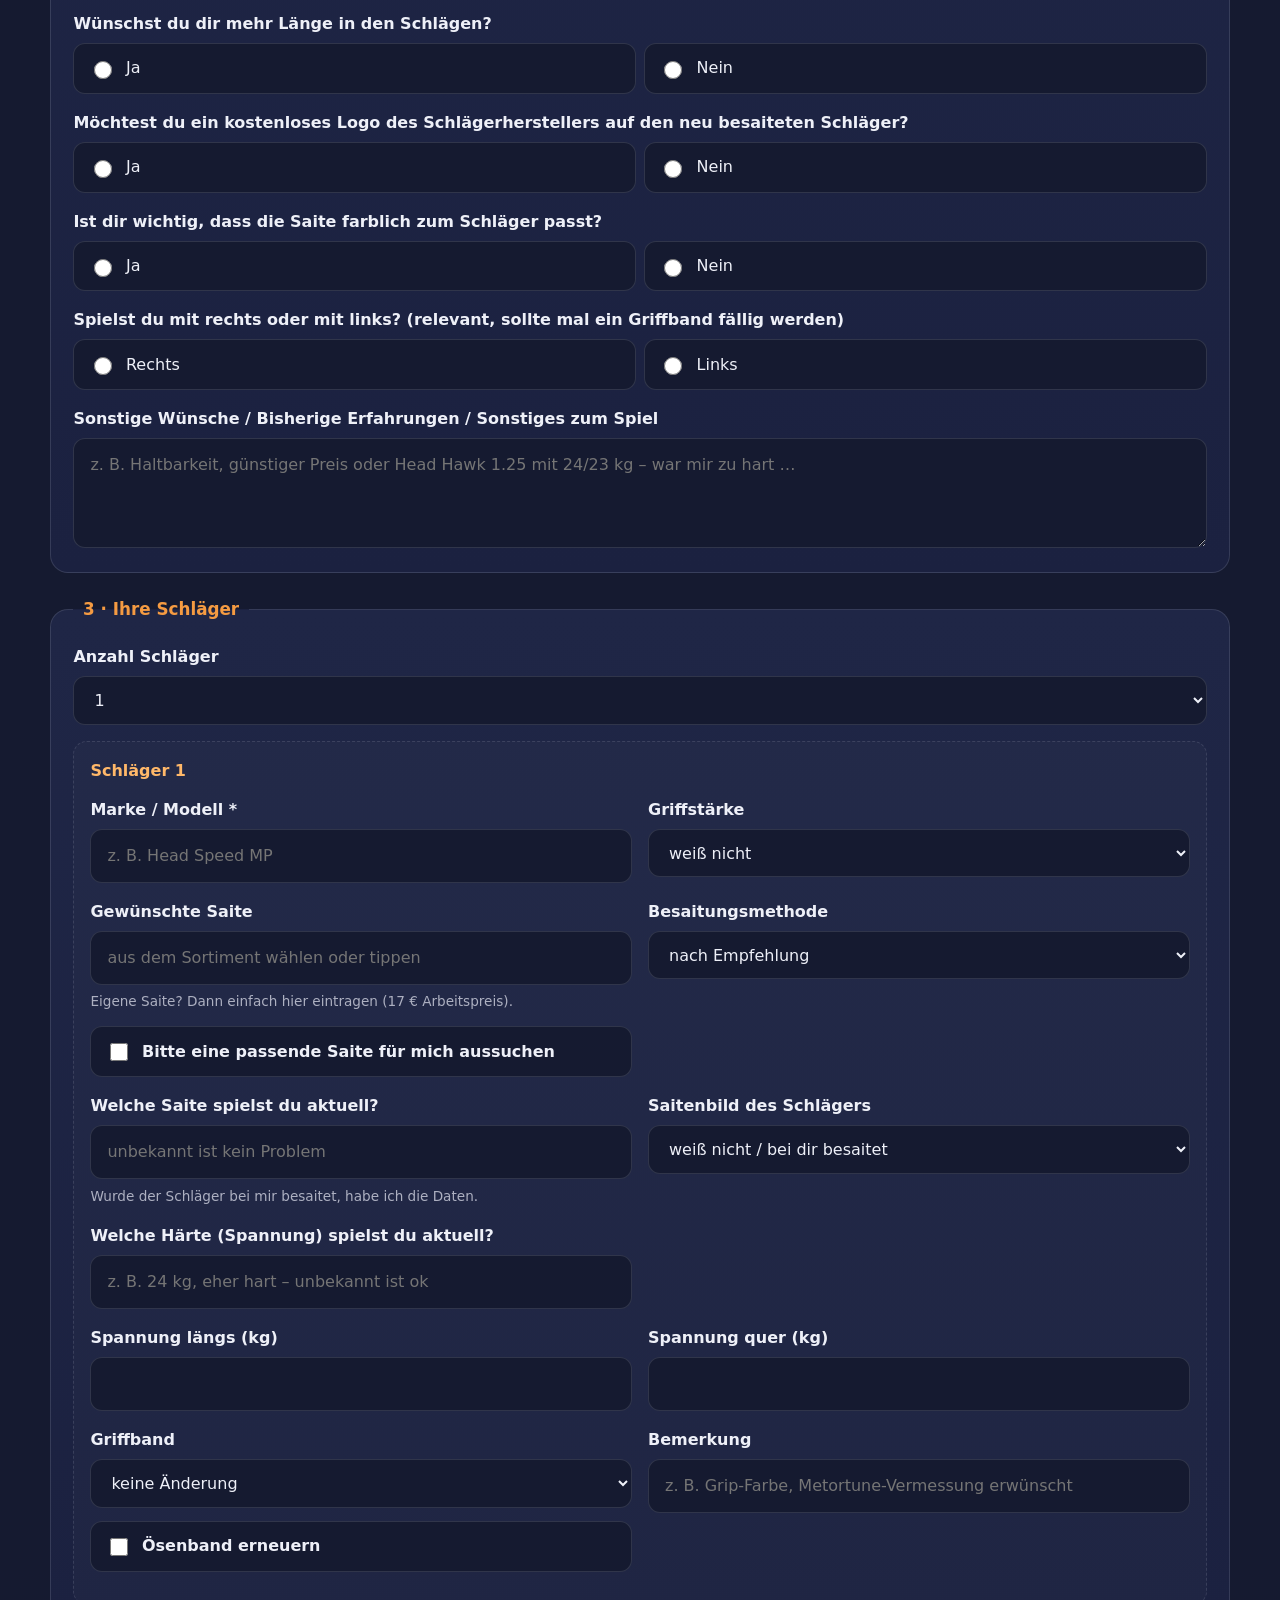
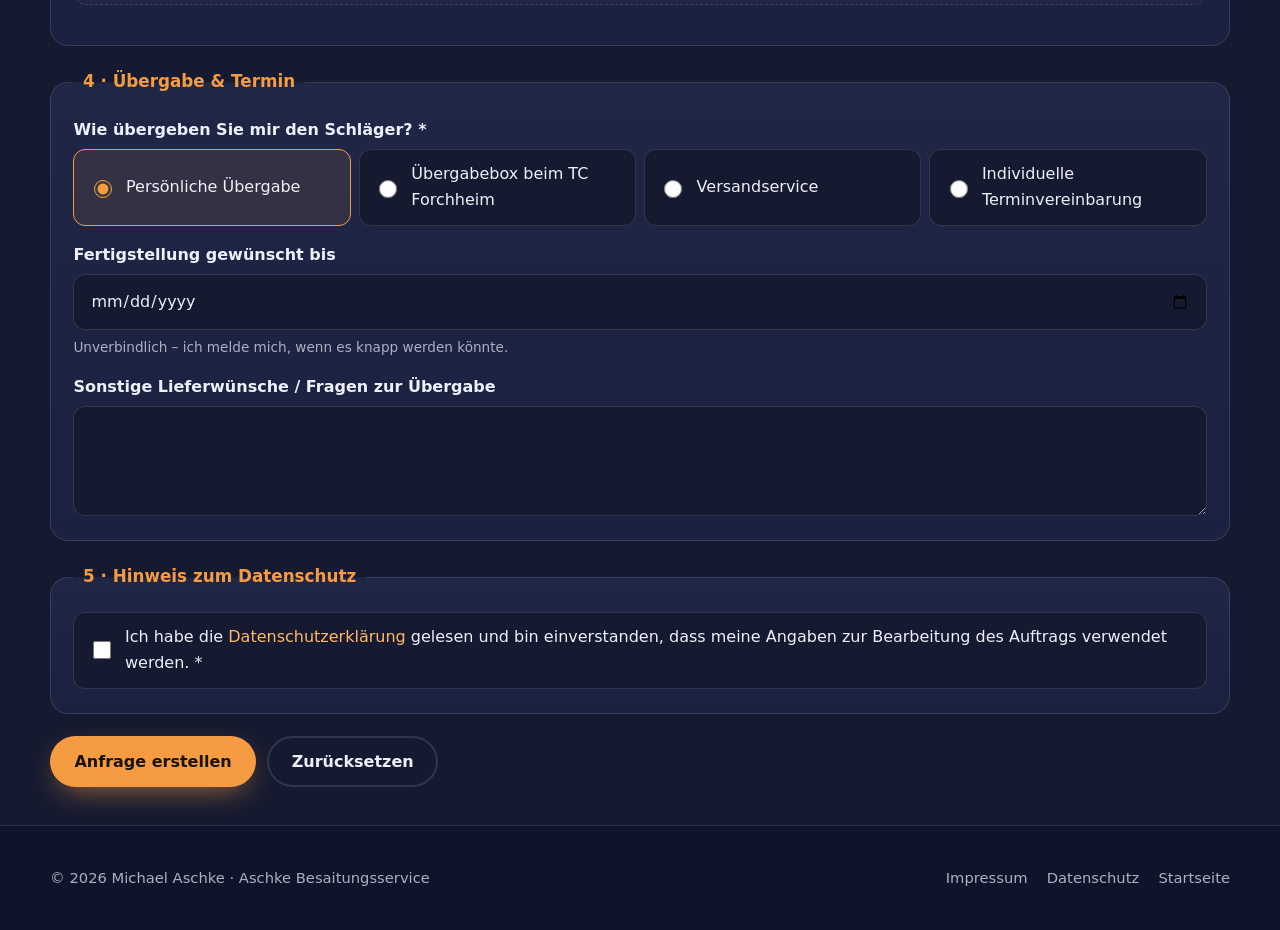
==== commit f38b622b: "Fix privacy consent layout on mobile Co-authored-by: copilot-swe-agent[bot] <198982749+Copilot@users" ====
--- a/anfrage.html
+++ b/anfrage.html
@@ -101,7 +101,7 @@
 
       <fieldset>
         <legend>5 · Hinweis zum Datenschutz</legend>
-        <label class="choice"><input type="checkbox" id="privacy" required> Ich habe die <a href="datenschutz.html" target="_blank">Datenschutzerklärung</a> gelesen und bin einverstanden, dass meine Angaben zur Bearbeitung des Auftrags verwendet werden. *</label>
+        <label class="choice"><input type="checkbox" id="privacy" required> <span class="privacy-text">Ich habe die <a href="datenschutz.html" target="_blank">Datenschutzerklärung</a> gelesen und bin einverstanden, dass meine Angaben zur Bearbeitung des Auftrags verwendet werden. *</span></label>
       </fieldset>
 
       <div class="actions">
--- a/assets/css/styles.css
+++ b/assets/css/styles.css
@@ -128,10 +128,17 @@
 .toolbar { display: grid; grid-template-columns: minmax(0, 1fr); gap: .8rem; margin: 1.5rem 0; }
 .search { width: 100%; padding: .9rem 1.1rem; border-radius: 14px; border: 1px solid var(--line); background: var(--surface); color: var(--text); font: inherit; min-height: 50px; }
 .search::placeholder { color: var(--muted); }
-.chips { display: flex; gap: .5rem; overflow-x: auto; padding-bottom: .3rem; scrollbar-width: thin; }
+.chips { display: flex; flex-wrap: wrap; gap: .5rem; }
 .chip { flex: none; border: 1px solid var(--line); background: var(--surface); color: var(--text); padding: .5rem 1rem; border-radius: 999px; cursor: pointer; font: inherit; font-size: .92rem; min-height: 40px; }
 .chip[aria-pressed="true"] { background: var(--accent); color: #1a1205; border-color: var(--accent); font-weight: 700; }
+.chip:disabled { opacity: .4; cursor: not-allowed; }
 .chip.small { font-size: .82rem; padding: .3rem .75rem; min-height: 34px; }
+.category-select { display: none; gap: .5rem; align-items: center; color: var(--muted); font-size: .9rem; }
+.category-select select { flex: 1; min-width: 0; min-height: 44px; padding: .5rem .7rem; border: 1px solid var(--line); border-radius: 10px; background: var(--surface); color: var(--text); font: inherit; }
+@media (max-width: 700px) {
+  .chips { display: none; }
+  .category-select { display: flex; }
+}
 .filters { display: flex; flex-wrap: wrap; gap: .6rem; align-items: center; color: var(--muted); font-size: .9rem; }
 .filters label { display: inline-flex; gap: .4rem; align-items: center; cursor: pointer; }
 .filters input[type=checkbox] { accent-color: var(--accent); width: 18px; height: 18px; }
@@ -190,6 +197,7 @@
 .choice { display: flex; gap: .7rem; align-items: center; padding: .7rem .9rem; border: 1px solid var(--line); border-radius: 12px; cursor: pointer; background: var(--bg); min-height: 48px; }
 .choice:has(input:checked) { border-color: var(--accent); background: rgba(245, 155, 66, .1); }
 .choice input { accent-color: var(--accent); width: 18px; height: 18px; flex: none; }
+.privacy-text { min-width: 0; overflow-wrap: anywhere; }
 .racket { border: 1px dashed var(--line); border-radius: 14px; padding: 1rem; margin-bottom: 1rem; background: rgba(255, 255, 255, .02); }
 .racket h4 { margin: 0 0 .8rem; color: var(--accent-2); }
 .result { display: none; }
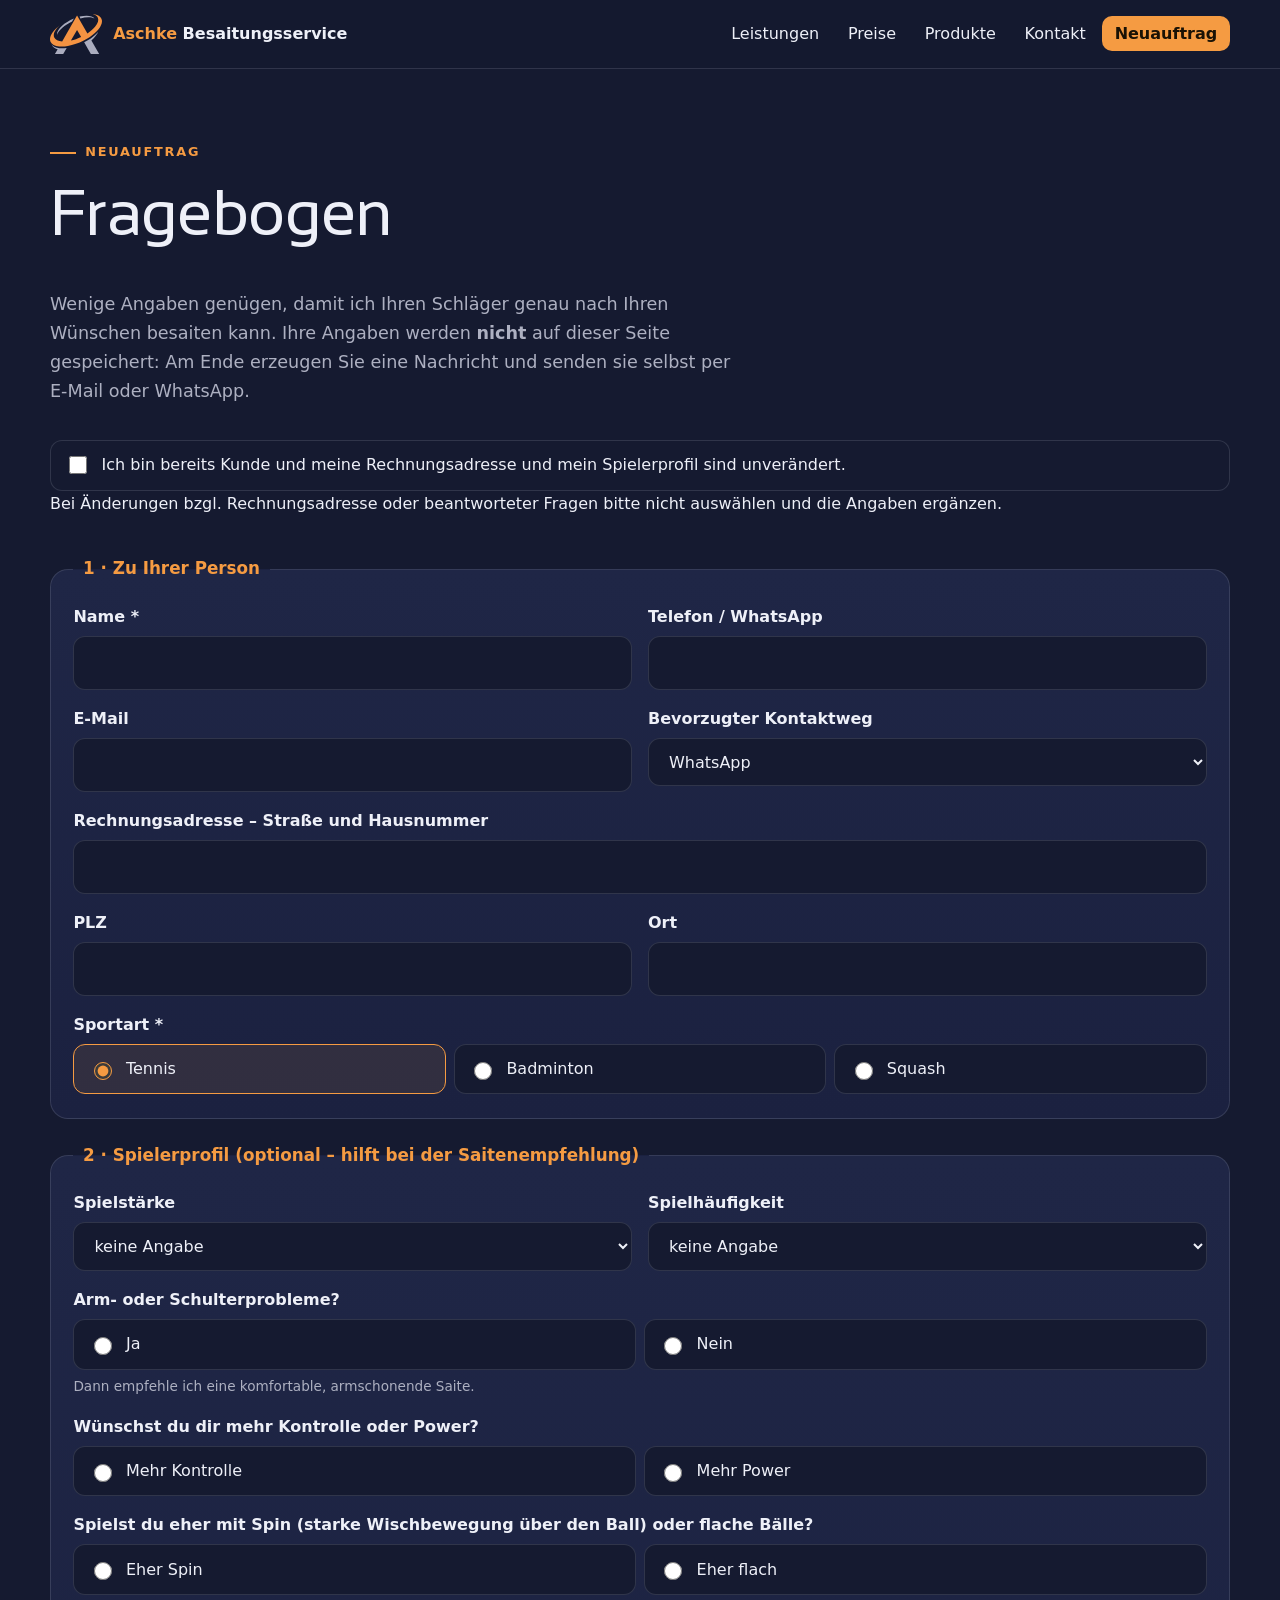
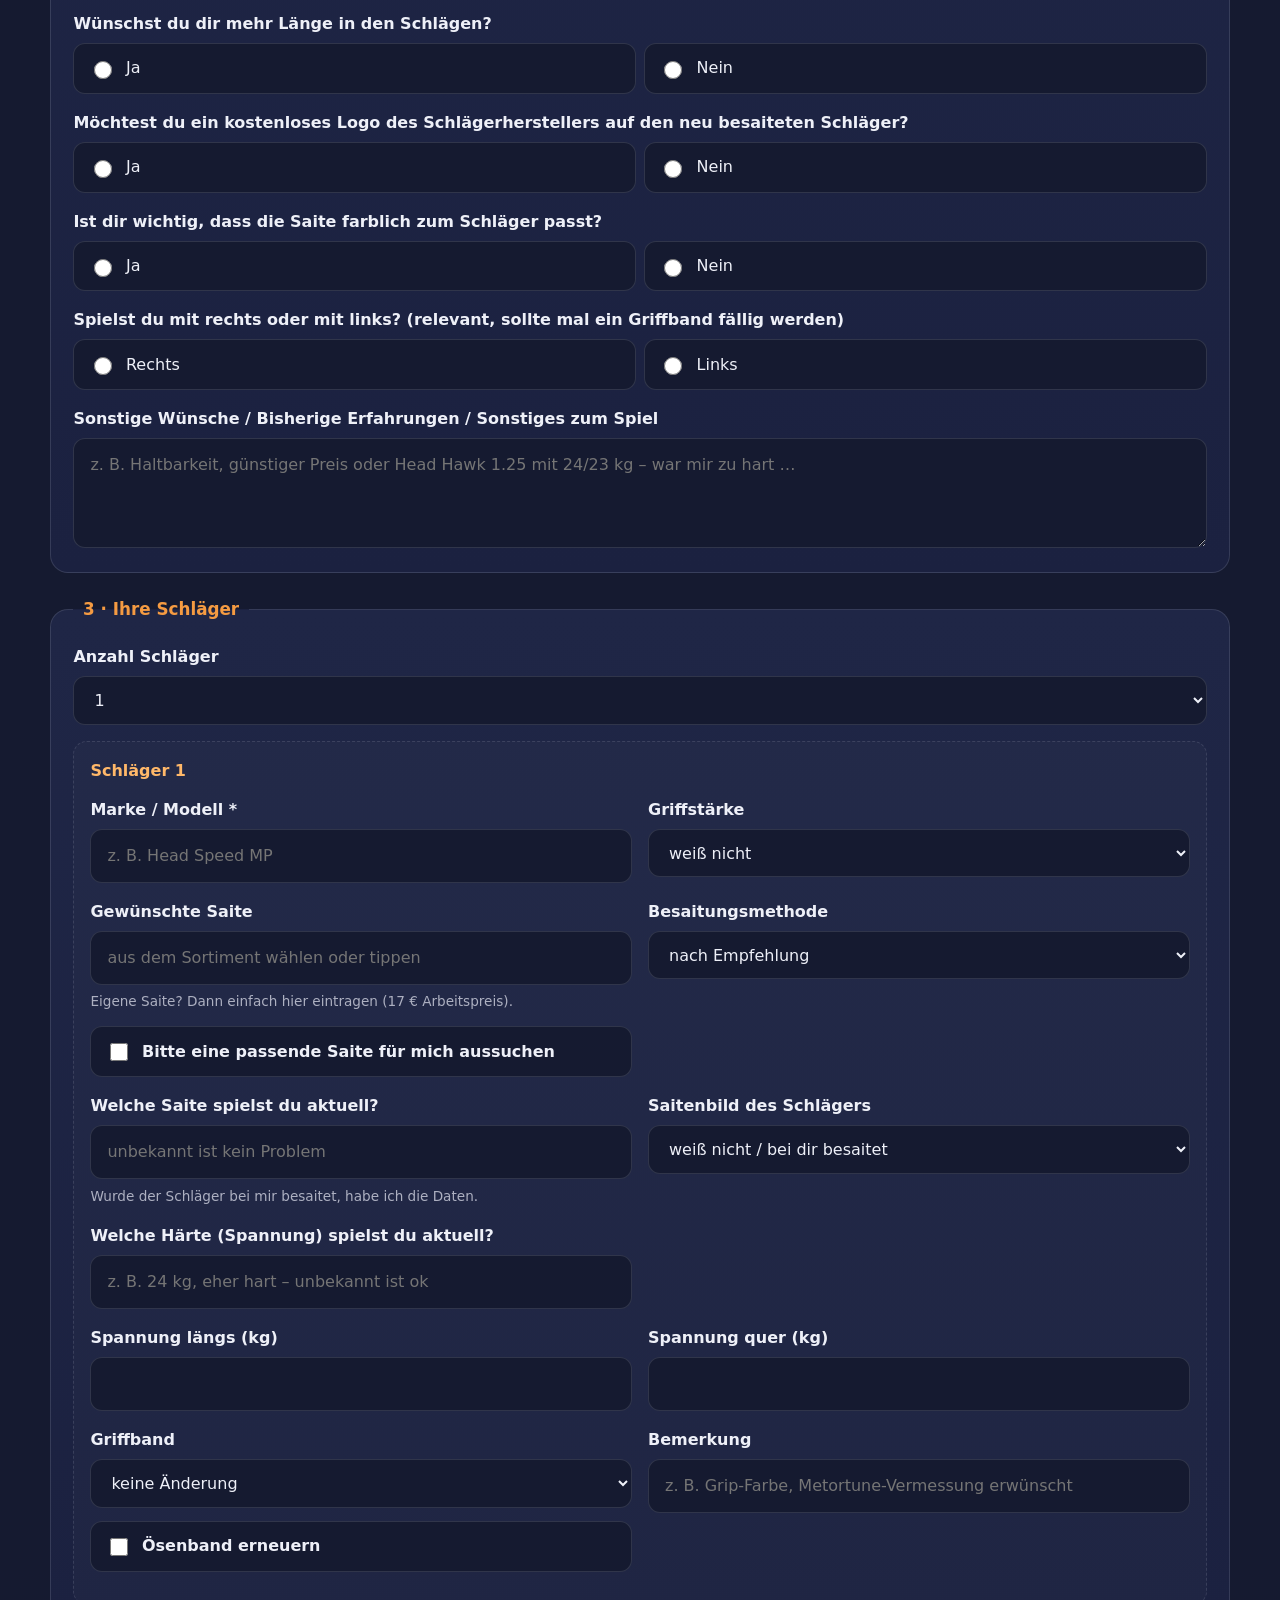
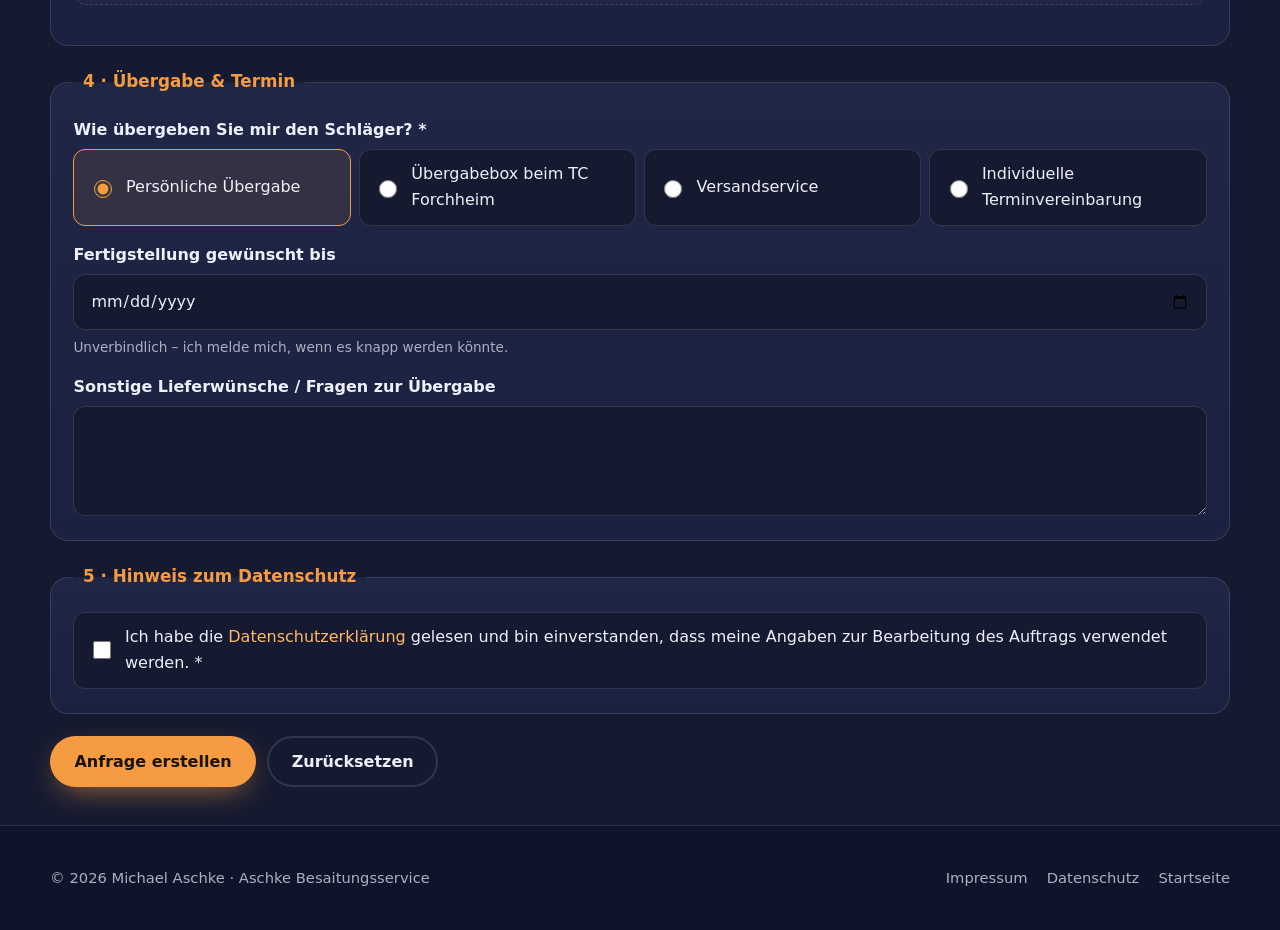
==== commit bcf2cc3c: "Update anfrage.html Text improvement" ====
--- a/anfrage.html
+++ b/anfrage.html
@@ -37,7 +37,7 @@
     <form class="questionnaire" id="form" novalidate>
       <div>
         <label class="choice"><input type="checkbox" id="existingCustomer" aria-controls="billingDetails playerProfile"> Ich bin bereits Kunde und meine Rechnungsadresse und mein Spielerprofil sind unverändert.</label>
-        <p class="hint">Bei Änderungen oder für eine neue Saitenempfehlung bitte nicht auswählen und die Angaben ergänzen.</p>
+        <p class="hint">Bei Änderungen bzgl. Rechnungsadresse oder beantworteter Fragen bitte nicht auswählen und die Angaben ergänzen.</p>
       </div>
       <fieldset>
         <legend>1 · Zu Ihrer Person</legend>
